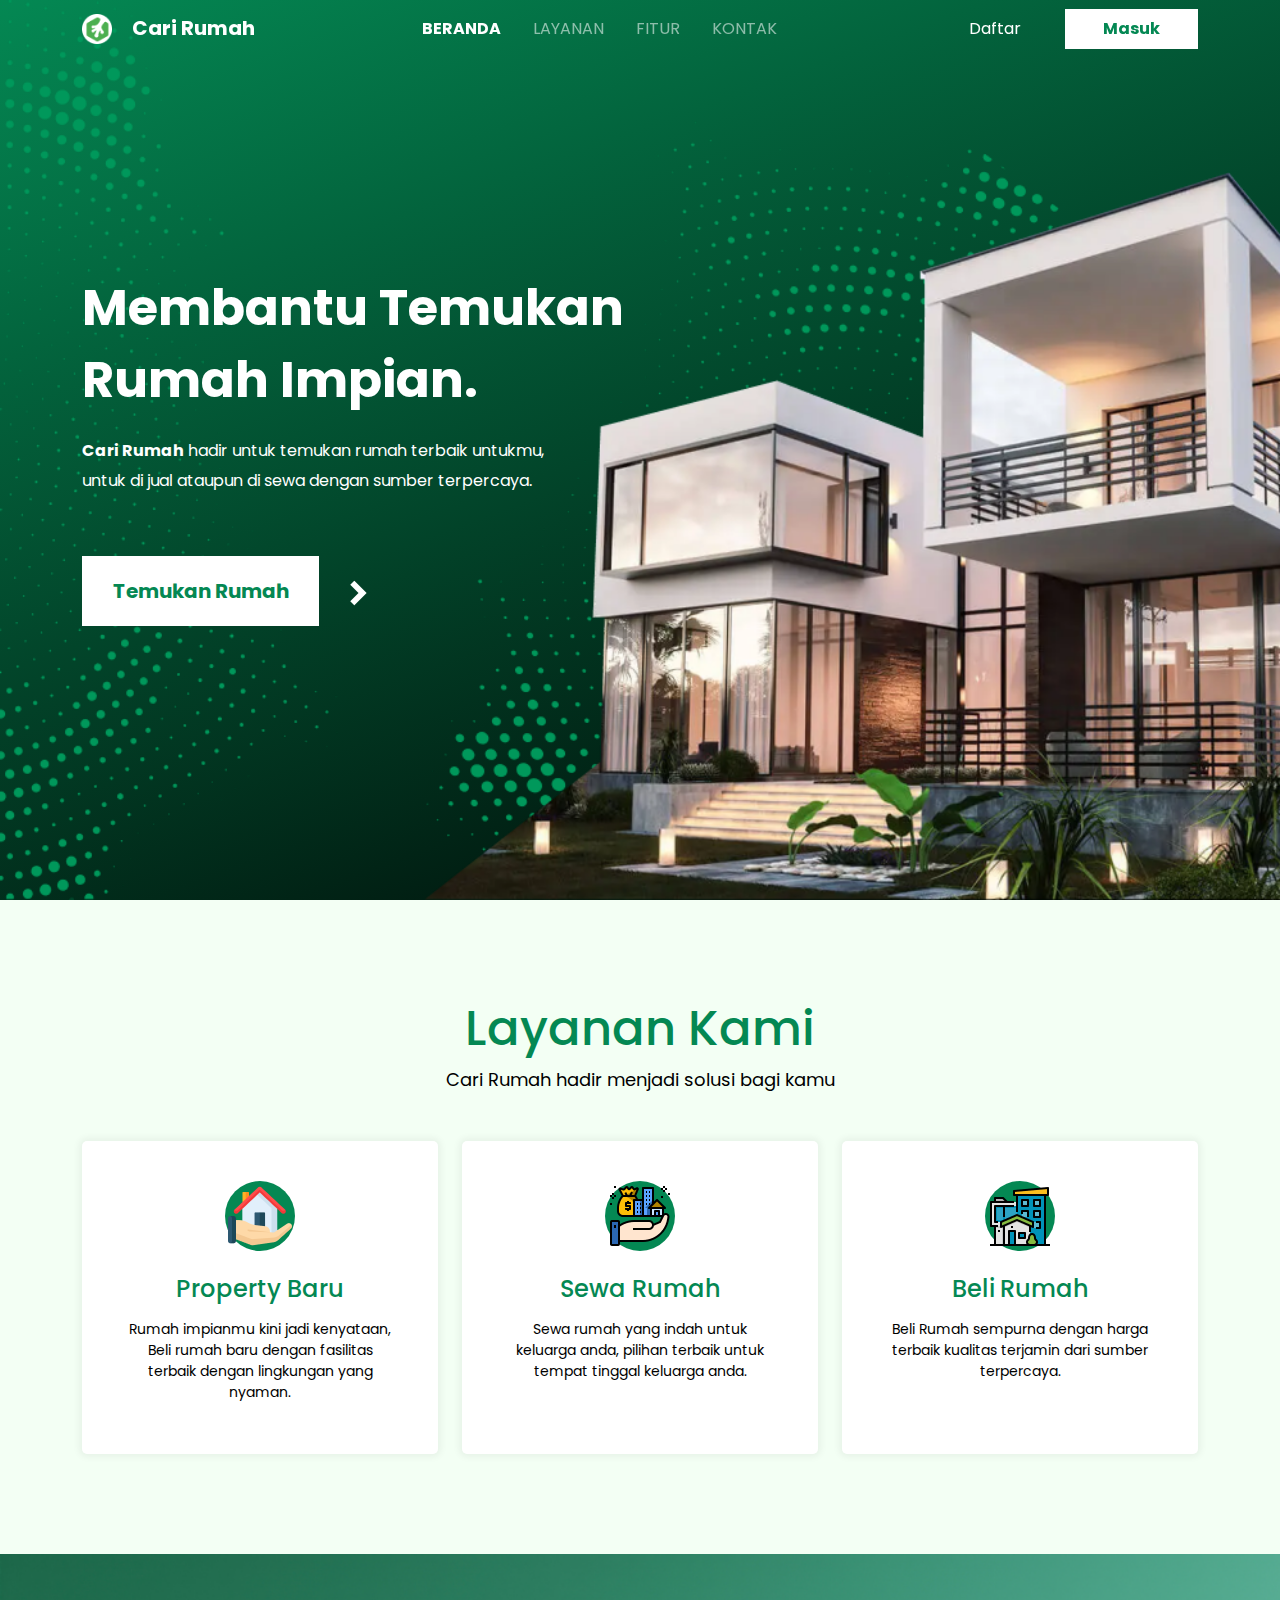
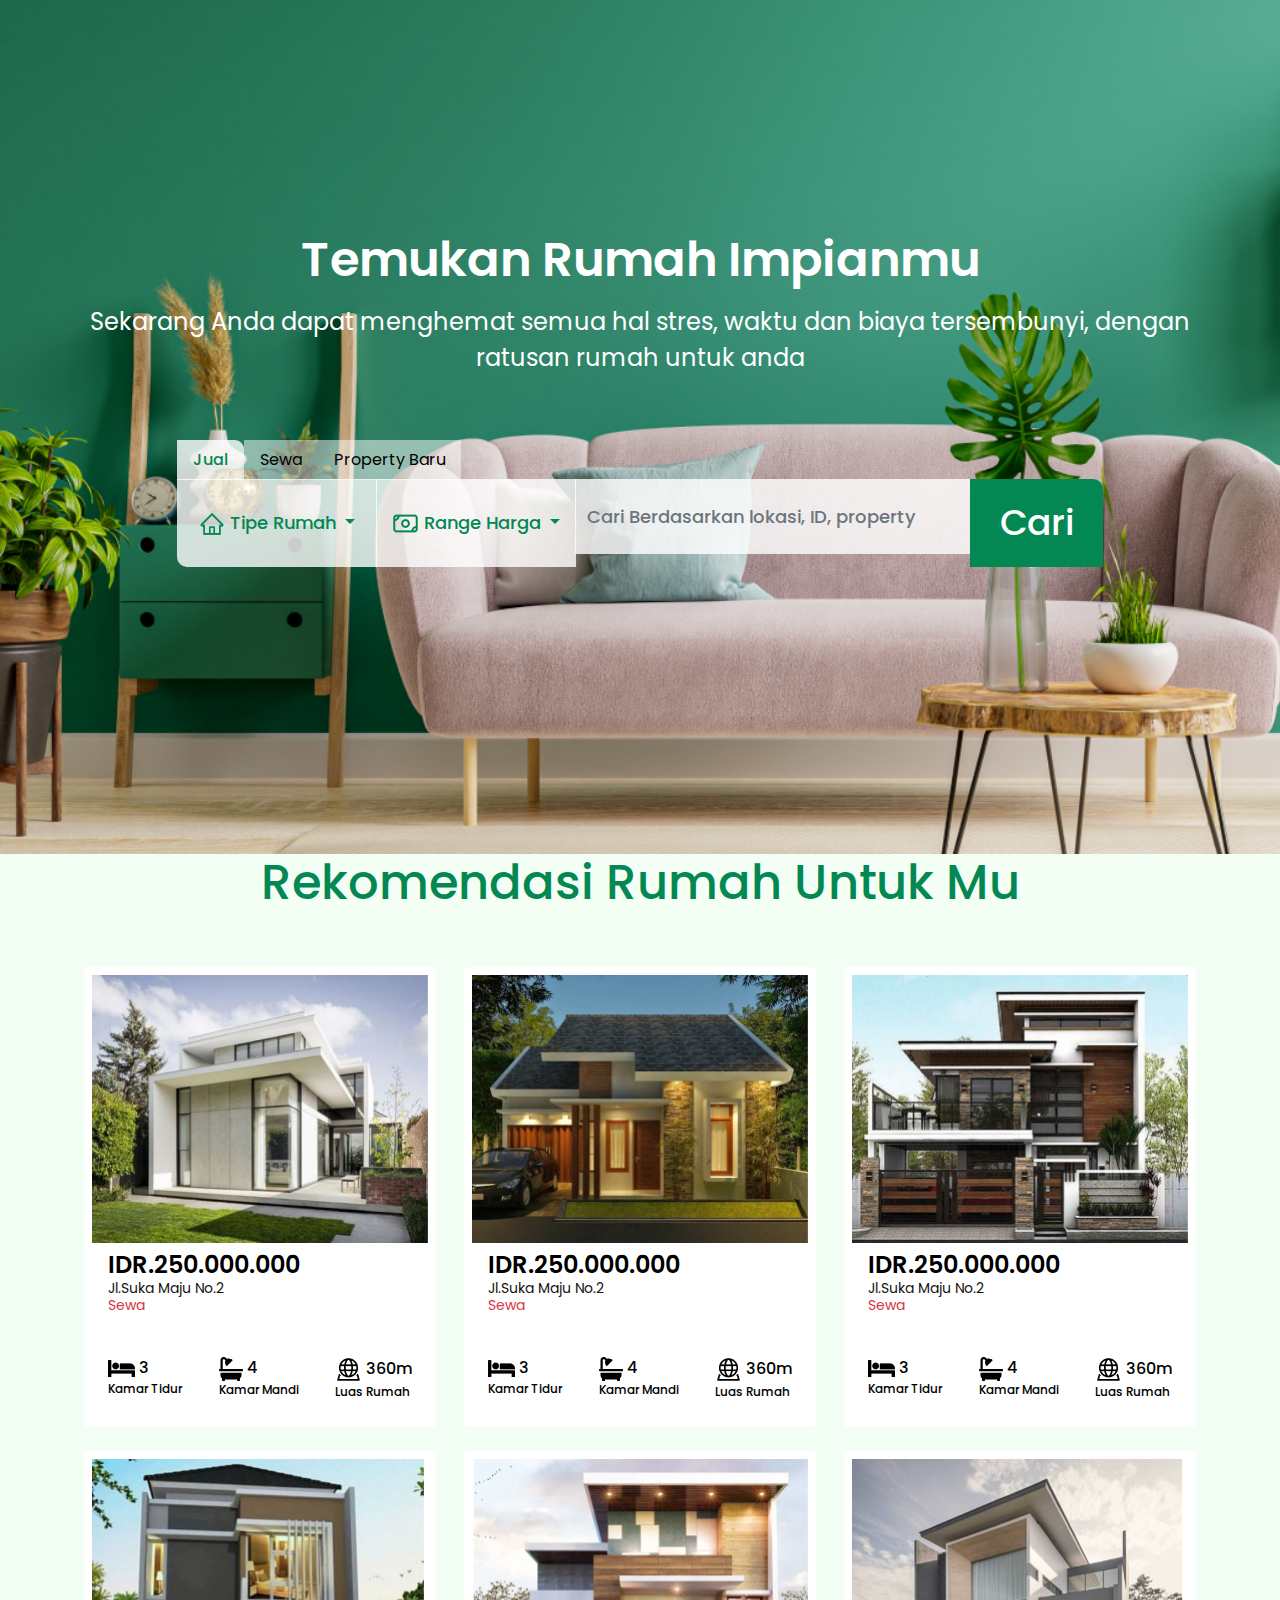
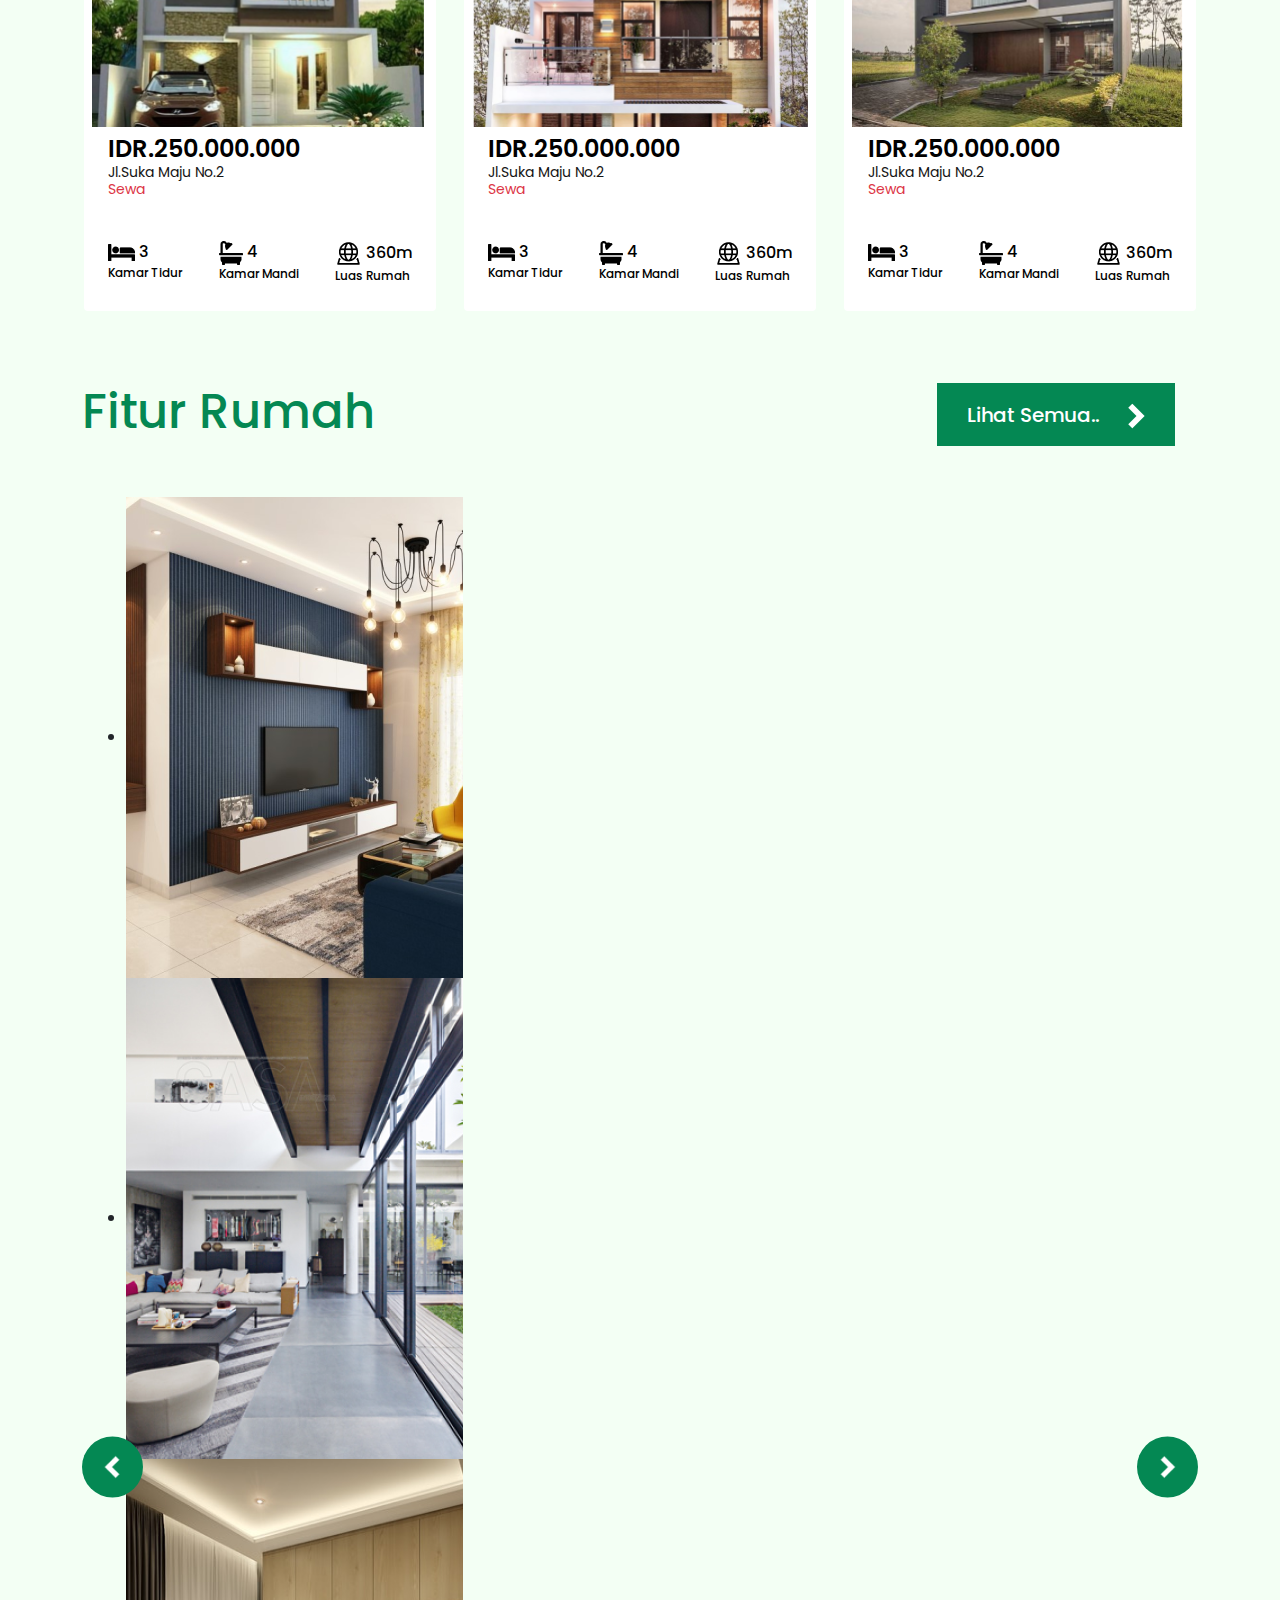
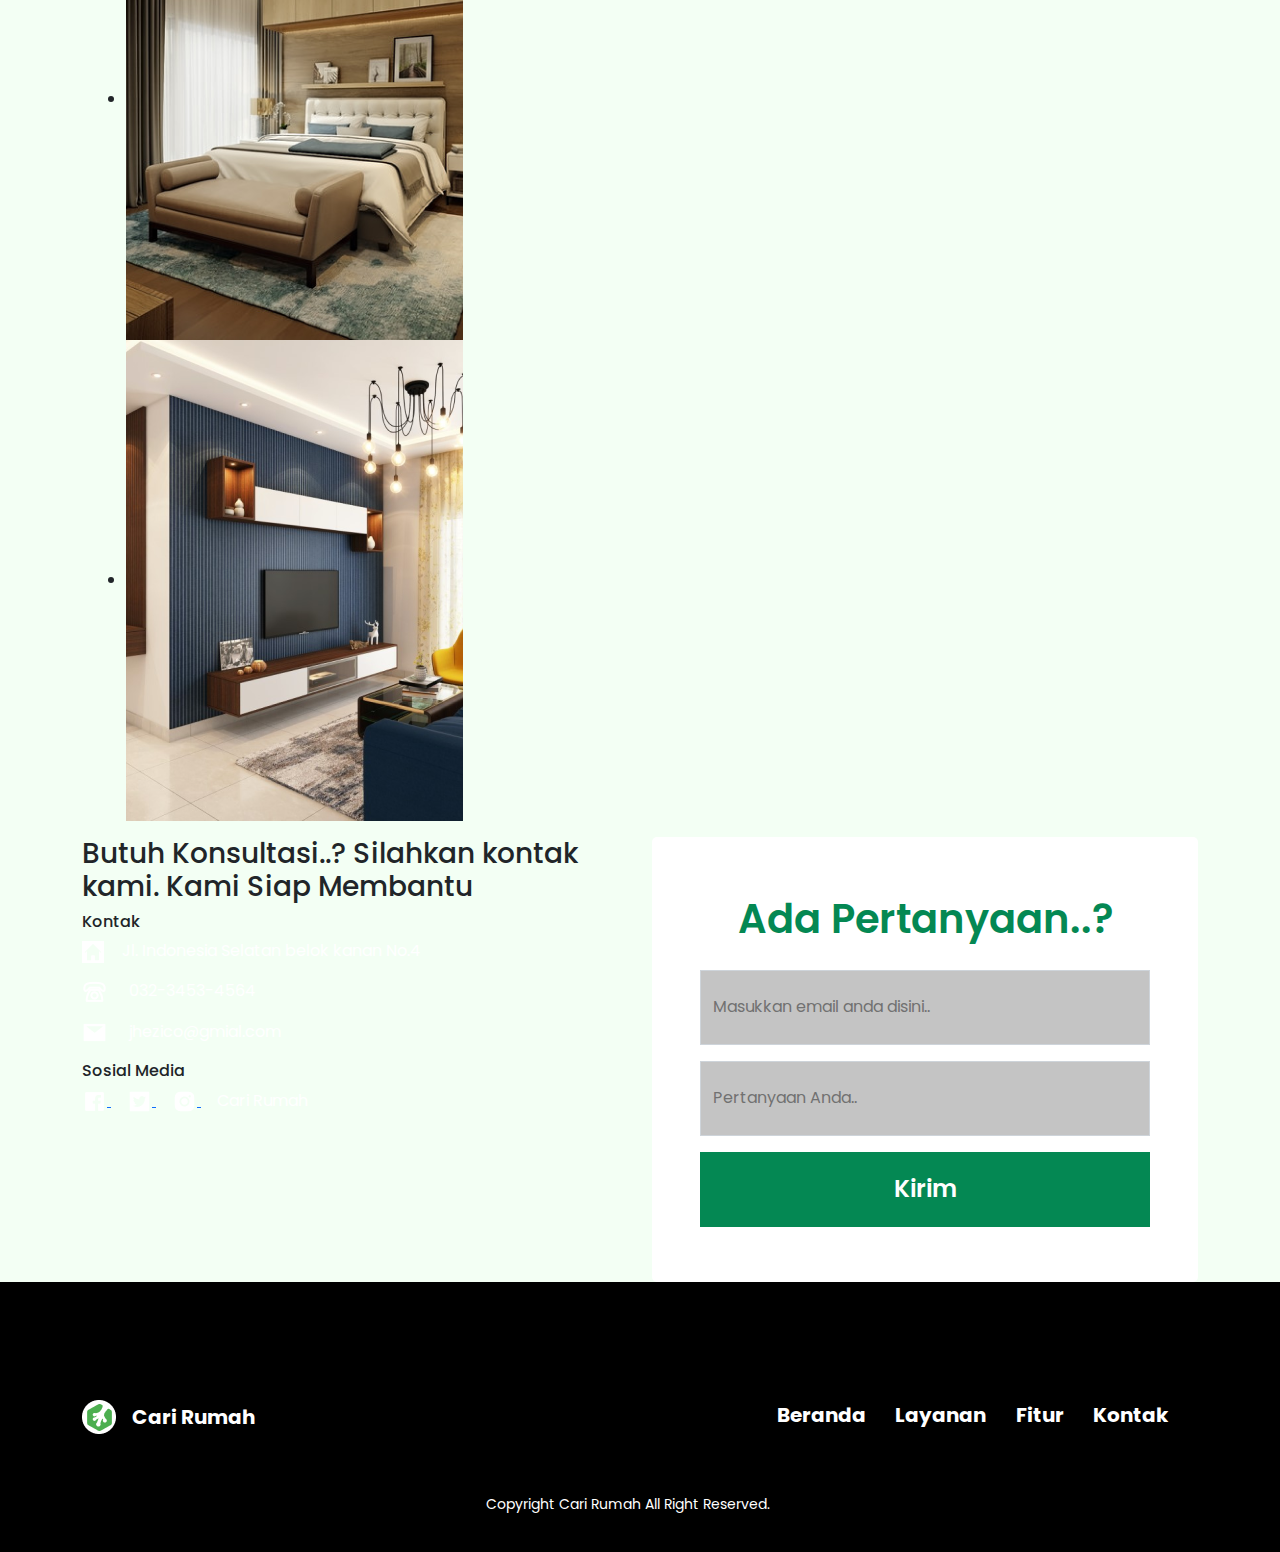
==== index.html @ 95056307 "first commit" ====
<!doctype html>
<html lang="en">

<head>
  <!-- Required meta tags -->
  <meta charset="utf-8">
  <meta http-equiv="X-UA_Compatible" content="IE=edge">
  <meta name="viewport" content="width=device-width, initial-scale=1">

  <!-- CSS -->
  <link href="assets/bootstrap/css/bootstrap.min.css" rel="stylesheet">
  <link rel="stylesheet" href="assets/css/main.css">
  <link rel="stylesheet" href="assets/css/responsive.css">
  <link rel="stylesheet" href="assets/css/lightslider.css">
  <!-- JavaScript -->
  <script src="assets/js/jQuery.min.js"></script>
  <script src="assets/js/lightslider.js"></script>
  <!-- FONT -->
  <link rel="preconnect" href="https://fonts.googleapis.com">
  <link rel="preconnect" href="https://fonts.gstatic.com" crossorigin>
  <link href="https://fonts.googleapis.com/css2?family=Poppins:wght@400;500;600;700&display=swap" rel="stylesheet">
  <!-- LOGO -->
  <link rel="icon" href="assets/gambar/Logo Icon.png" type="image/x-icon">
  <title>Cari Rumah</title>
</head>

<body>
  <!-- NavBar Start -->
  <nav class="navbar navbar-expand-lg navbar-dark bg-transparent position-fixed w-100">
    <div class="container">
      <a class="navbar-brand" href="#">
        <img src="assets/gambar/Logo Icon.png" alt="" width="30" class="d-inline-block align-text-top me-3">
        Cari Rumah</a>
      <button class="navbar-toggler" type="button" data-bs-toggle="collapse" data-bs-target="#navbarNav"
        aria-controls="navbarNav" aria-expanded="false" aria-label="Toggle navigation">
        <span class="navbar-toggler-icon"></span>
      </button>
      <div class="collapse navbar-collapse" id="navbarNav">
        <ul class="navbar-nav mx-auto">
          <li class="nav-item mx-2">
            <a class="nav-link active" aria-current="page" href="#">BERANDA</a>
          </li>
          <li class="nav-item mx-2">
            <a class="nav-link" href="#">LAYANAN</a>
          </li>
          <li class="nav-item mx-2">
            <a class="nav-link" href="#">FITUR</a>
          </li>
          <li class="nav-item mx-2">
            <a class="nav-link" href="#">KONTAK</a>
          </li>
        </ul>

        <div>
          <button class="button-primary">Daftar</button>
          <button class="button-secondary">Masuk</button>
        </div>
      </div>
    </div>
  </nav>
  <!-- NavBar End -->

  <!-- Hero Section Start -->
  <section id="hero">
    <div class="container h-100">
      <div class="row h-100">
        <div class="col-md-6 hero-tagline my-auto">
          <h1>Membantu Temukan Rumah Impian.</h1>
          <p>
            <span class="fw-bold">Cari Rumah</span>
            hadir untuk temukan rumah terbaik untukmu, untuk di jual ataupun di sewa dengan sumber terpercaya.
          </p>
          <button class="button-lg-primary">Temukan Rumah</button>
          <a href="#">
            <img src="assets/gambar/Right Arrow lg.png" alt="">
          </a>
        </div>
      </div>
      <img src="assets/gambar/Hero Image.png" alt="" class="position-absolute end-0 bottom-0 img-hero">
      <img src="assets/gambar/Accsent 1.png" alt="" class="aksen-img h-100 position-absolute top-0 start-0">
    </div>
  </section>
  <!-- Hero Section End -->

  <!-- Layanan Section Start -->
  <section id="layanan">
    <div class="container">
      <div class="row">
        <div class="col-12 text-center">
          <h2>Layanan Kami</h2>
          <span class="sub-title">Cari Rumah hadir menjadi solusi bagi kamu</span>
        </div>
      </div>
      <div class="row mt-5">
        <div class="col-md-4 text-center">
          <div class="card-layanan">
            <div class="circle-icon position-relative mx-auto">
              <img src="assets/gambar/Icon-propertybaru.png" class="position-absolute top-50 start-50 translate-middle">
            </div>
            <h3 class="mt-4">Property Baru</h3>
            <p class="mt-3">Rumah impianmu kini jadi kenyataan, Beli rumah baru dengan fasilitas terbaik dengan
              lingkungan yang nyaman.</p>
          </div>
        </div>
        <div class="col-md-4 text-center">
          <div class="card-layanan">
            <div class="circle-icon position-relative mx-auto">
              <img src="assets/gambar/Icon Sewa.png" class="position-absolute top-50 start-50 translate-middle">
            </div>
            <h3 class="mt-4">Sewa Rumah</h3>
            <p class="mt-3">Sewa rumah yang indah untuk keluarga anda, pilihan terbaik untuk tempat tinggal keluarga
              anda.</p>
          </div>
        </div>
        <div class="col-md-4 text-center">
          <div class="card-layanan">
            <div class="circle-icon position-relative mx-auto">
              <img src="assets/gambar/Icon Beli.png" class="position-absolute top-50 start-50 translate-middle">
            </div>
            <h3 class="mt-4">Beli Rumah</h3>
            <p class="mt-3">Beli Rumah sempurna dengan harga terbaik kualitas terjamin dari sumber terpercaya.</p>
          </div>
        </div>
      </div>
    </div>
  </section>
  <!-- Layanan Section End -->

  <!-- Search Section Start -->
  <section id="search" class="d-flex align-items-center">
    <div class="container">
      <div class="row">
        <div class="col-12 text-center">
          <h2>Temukan Rumah Impianmu</h2>
          <p>Sekarang Anda dapat menghemat semua hal stres, waktu dan biaya tersembunyi, dengan
            ratusan rumah untuk anda</p>
        </div>
        <div class="col-10 mx-auto mt-5">
          <nav>
            <div class="nav nav-tabs" id="nav-tab" role="tablist">
              <button class="nav-link active" id="nav-home-tab" data-bs-toggle="tab" data-bs-target="#nav-home"
                type="button" role="tab" aria-controls="nav-home" aria-selected="true">Jual</button>
              <button class="nav-link" id="nav-profile-tab" data-bs-toggle="tab" data-bs-target="#nav-profile"
                type="button" role="tab" aria-controls="nav-profile" aria-selected="false">Sewa</button>
              <button class="nav-link" id="nav-contact-tab" data-bs-toggle="tab" data-bs-target="#nav-contact"
                type="button" role="tab" aria-controls="nav-contact" aria-selected="false">Property Baru</button>
            </div>
          </nav>
          <div class="tab-content" id="nav-tabContent">
            <div class="tab-pane fade show active" id="nav-home" role="tabpanel" aria-labelledby="nav-home-tab">
              <div class="input-group mb-3 input-cari mb-3">
                <!-- Dropdown Tipe Rumah Start -->
                <button class="button-secondary dropdown-toggle" type="button" data-bs-toggle="dropdown"
                  aria-expanded="false">
                  <img src="assets/gambar/Home Icon.png" class="d-block d-lg-inline mx-auto" alt=""> Tipe Rumah
                </button>
                <ul class="dropdown-menu">
                  <li><a class="dropdown-item" href="#">Action</a></li>
                  <li><a class="dropdown-item" href="#">Another action</a></li>
                  <li><a class="dropdown-item" href="#">Something else here</a></li>
                  <li>
                    <hr class="dropdown-divider">
                  </li>
                  <li><a class="dropdown-item" href="#">Separated link</a></li>
                </ul>
                <!-- Dropdown Tipe Rumah End -->
                <!-- Dropdown Range Harga Start -->
                <button class="button-secondary dropdown-toggle" type="button" data-bs-toggle="dropdown"
                  aria-expanded="false">
                  <img src="assets/gambar/Money-icon.png" class="d-block d-lg-inline mx-auto" alt=""> Range Harga
                </button>
                <ul class="dropdown-menu">
                  <li><a class="dropdown-item" href="#">Action</a></li>
                  <li><a class="dropdown-item" href="#">Another action</a></li>
                  <li><a class="dropdown-item" href="#">Something else here</a></li>
                  <li>
                    <hr class="dropdown-divider">
                  </li>
                  <li><a class="dropdown-item" href="#">Separated link</a></li>
                </ul>
                <!-- Dropdown Range Harga End -->
                <input type="text" class="form-control button-secondary" aria-label="Text input with dropdown button"
                  placeholder="Cari Berdasarkan lokasi, ID, property">
                <button class="button-primary" type="button" id="button-addon2">Cari</button>
              </div>
            </div>


            <div class="tab-pane fade" id="nav-profile" role="tabpanel" aria-labelledby="nav-profile-tab">
              <div class="input-group mb-3 input-cari mb-3">
                <!-- Dropdown Tipe Rumah Start -->
                <button class="button-secondary dropdown-toggle" type="button" data-bs-toggle="dropdown"
                  aria-expanded="false">
                  <img src="assets/gambar/Home Icon.png" class="d-block d-lg-inline mx-auto" alt=""> Tipe Rumah
                </button>
                <ul class="dropdown-menu">
                  <li><a class="dropdown-item" href="#">Action</a></li>
                  <li><a class="dropdown-item" href="#">Another action</a></li>
                  <li><a class="dropdown-item" href="#">Something else here</a></li>
                  <li>
                    <hr class="dropdown-divider">
                  </li>
                  <li><a class="dropdown-item" href="#">Separated link</a></li>
                </ul>
                <!-- Dropdown Tipe Rumah End -->
                <!-- Dropdown Range Harga Start -->
                <button class="button-secondary dropdown-toggle" type="button" data-bs-toggle="dropdown"
                  aria-expanded="false">
                  <img src="assets/gambar/Money-icon.png" class="d-block d-lg-inline mx-auto" alt=""> Range Harga
                </button>
                <ul class="dropdown-menu">
                  <li><a class="dropdown-item" href="#">Action</a></li>
                  <li><a class="dropdown-item" href="#">Another action</a></li>
                  <li><a class="dropdown-item" href="#">Something else here</a></li>
                  <li>
                    <hr class="dropdown-divider">
                  </li>
                  <li><a class="dropdown-item" href="#">Separated link</a></li>
                </ul>
                <!-- Dropdown Range Harga End -->
                <input type="text" class="form-control button-secondary" aria-label="Text input with dropdown button"
                  placeholder="Cari Berdasarkan lokasi, ID, property">
                <button class="button-primary" type="button" id="button-addon2">Cari</button>
              </div>
            </div>
            <div class="tab-pane fade" id="nav-contact" role="tabpanel" aria-labelledby="nav-contact-tab">
              <div class="input-group mb-3 input-cari mb-3">
                <!-- Dropdown Tipe Rumah Start -->
                <button class="button-secondary dropdown-toggle" type="button" data-bs-toggle="dropdown"
                  aria-expanded="false">
                  <img src="assets/gambar/Home Icon.png" class="d-block d-lg-inline mx-auto" alt=""> Tipe Rumah
                </button>
                <ul class="dropdown-menu">
                  <li><a class="dropdown-item" href="#">Action</a></li>
                  <li><a class="dropdown-item" href="#">Another action</a></li>
                  <li><a class="dropdown-item" href="#">Something else here</a></li>
                  <li>
                    <hr class="dropdown-divider">
                  </li>
                  <li><a class="dropdown-item" href="#">Separated link</a></li>
                </ul>
                <!-- Dropdown Tipe Rumah End -->
                <!-- Dropdown Range Harga Start -->
                <button class="button-secondary dropdown-toggle" type="button" data-bs-toggle="dropdown"
                  aria-expanded="false">
                  <img src="assets/gambar/Money-icon.png" class="d-block d-lg-inline mx-auto" alt=""> Range Harga
                </button>
                <ul class="dropdown-menu">
                  <li><a class="dropdown-item" href="#">Action</a></li>
                  <li><a class="dropdown-item" href="#">Another action</a></li>
                  <li><a class="dropdown-item" href="#">Something else here</a></li>
                  <li>
                    <hr class="dropdown-divider">
                  </li>
                  <li><a class="dropdown-item" href="#">Separated link</a></li>
                </ul>
                <!-- Dropdown Range Harga End -->
                <input type="text" class="form-control button-secondary" aria-label="Text input with dropdown button"
                  placeholder="Cari Berdasarkan lokasi, ID, property">
                <button class="button-primary" type="button" id="button-addon2">Cari</button>
              </div>
            </div>
          </div>
        </div>
      </div>
    </div>
  </section>
  <!-- Search Section End -->

  <!-- Rekomendasi Section Start -->
  <section id="rekomendasi">
    <div class="container">
      <div class="row mb-5">
        <div class="col-12 text-center">
          <h2>Rekomendasi Rumah Untuk Mu</h2>
        </div>
      </div>
      <div class="row">
        <div class="col-lg-4 col-md-6 mb-4 d-flex justify-content-evenly">
          <div class="card p-2" style="width: 22rem;">
            <img src="assets/gambar/Rekomendasi1.png" alt="">
            <div class="card-body">
              <h4>IDR.250.000.000</h4>
              <p class="mb-4 lh-sm">Jl.Suka Maju No.2 <br> <span class="text-danger">Sewa</span></p>
            </div>
            <div class="card-fasilitas d-flex justify-content-between px-4">
              <span>
                <img src="assets/gambar/Icon Kamar Tidur.png" alt=""> 3
                <p>Kamar Tidur</p>
              </span>
              <span>
                <img src="assets/gambar/Icon Kamar Mandi.png" alt=""> 4
                <p>Kamar Mandi</p>
              </span>
              <span>
                <img src="assets/gambar/Icon Luas Tanah.png" alt=""> 360m
                <p>Luas Rumah</p>
              </span>
            </div>
          </div>
        </div>
        <div class="col-lg-4 col-md-6 mb-4 d-flex justify-content-evenly">
          <div class="card p-2" style="width: 22rem;">
            <img src="assets/gambar/Rekomendasi2.png" alt="">
            <div class="card-body">
              <h4>IDR.250.000.000</h4>
              <p class="mb-4 lh-sm">Jl.Suka Maju No.2 <br> <span class="text-danger">Sewa</span></p>
            </div>
            <div class="card-fasilitas d-flex justify-content-between px-4">
              <span>
                <img src="assets/gambar/Icon Kamar Tidur.png" alt=""> 3
                <p>Kamar Tidur</p>
              </span>
              <span>
                <img src="assets/gambar/Icon Kamar Mandi.png" alt=""> 4
                <p>Kamar Mandi</p>
              </span>
              <span>
                <img src="assets/gambar/Icon Luas Tanah.png" alt=""> 360m
                <p>Luas Rumah</p>
              </span>
            </div>
          </div>
        </div>
        <div class="col-lg-4 col-md-6 mb-4 d-flex justify-content-evenly">
          <div class="card p-2" style="width: 22rem;">
            <img src="assets/gambar/Rekomendasi3.png" alt="">
            <div class="card-body">
              <h4>IDR.250.000.000</h4>
              <p class="mb-4 lh-sm">Jl.Suka Maju No.2 <br> <span class="text-danger">Sewa</span></p>
            </div>
            <div class="card-fasilitas d-flex justify-content-between px-4">
              <span>
                <img src="assets/gambar/Icon Kamar Tidur.png" alt=""> 3
                <p>Kamar Tidur</p>
              </span>
              <span>
                <img src="assets/gambar/Icon Kamar Mandi.png" alt=""> 4
                <p>Kamar Mandi</p>
              </span>
              <span>
                <img src="assets/gambar/Icon Luas Tanah.png" alt=""> 360m
                <p>Luas Rumah</p>
              </span>
            </div>
          </div>
        </div>
        <div class="col-lg-4 col-md-6 mb-4 d-flex justify-content-evenly">
          <div class="card p-2" style="width: 22rem;">
            <img src="assets/gambar/Rekomendasi4.png" alt="">
            <div class="card-body">
              <h4>IDR.250.000.000</h4>
              <p class="mb-4 lh-sm">Jl.Suka Maju No.2 <br> <span class="text-danger">Sewa</span></p>
            </div>
            <div class="card-fasilitas d-flex justify-content-between px-4">
              <span>
                <img src="assets/gambar/Icon Kamar Tidur.png" alt=""> 3
                <p>Kamar Tidur</p>
              </span>
              <span>
                <img src="assets/gambar/Icon Kamar Mandi.png" alt=""> 4
                <p>Kamar Mandi</p>
              </span>
              <span>
                <img src="assets/gambar/Icon Luas Tanah.png" alt=""> 360m
                <p>Luas Rumah</p>
              </span>
            </div>
          </div>
        </div>
        <div class="col-lg-4 col-md-6 mb-4 d-flex justify-content-evenly">
          <div class="card p-2" style="width: 22rem;">
            <img src="assets/gambar/Rekomendasi5.png" alt="">
            <div class="card-body">
              <h4>IDR.250.000.000</h4>
              <p class="mb-4 lh-sm">Jl.Suka Maju No.2 <br> <span class="text-danger">Sewa</span></p>
            </div>
            <div class="card-fasilitas d-flex justify-content-between px-4">
              <span>
                <img src="assets/gambar/Icon Kamar Tidur.png" alt=""> 3
                <p>Kamar Tidur</p>
              </span>
              <span>
                <img src="assets/gambar/Icon Kamar Mandi.png" alt=""> 4
                <p>Kamar Mandi</p>
              </span>
              <span>
                <img src="assets/gambar/Icon Luas Tanah.png" alt=""> 360m
                <p>Luas Rumah</p>
              </span>
            </div>
          </div>
        </div>
        <div class="col-lg-4 col-md-6 mb-4 d-flex justify-content-evenly">
          <div class="card p-2" style="width: 22rem;">
            <img src="assets/gambar/Rekomendasi6.png" alt="">
            <div class="card-body">
              <h4>IDR.250.000.000</h4>
              <p class="mb-4 lh-sm">Jl.Suka Maju No.2 <br> <span class="text-danger">Sewa</span></p>
            </div>
            <div class="card-fasilitas d-flex justify-content-between px-4">
              <span>
                <img src="assets/gambar/Icon Kamar Tidur.png" alt=""> 3
                <p>Kamar Tidur</p>
              </span>
              <span>
                <img src="assets/gambar/Icon Kamar Mandi.png" alt=""> 4
                <p>Kamar Mandi</p>
              </span>
              <span>
                <img src="assets/gambar/Icon Luas Tanah.png" alt=""> 360m
                <p>Luas Rumah</p>
              </span>
            </div>
          </div>
        </div>
      </div>
    </div>
  </section>
  <!-- Rekomendasi Section End -->

  <!-- Fitur Section Start -->
  <section id="fitur" class="mt-5 overflow-hidden">
    <div class="container position-relative">
      <div class="row mb-4">
        <div class="col-lg-9 col-md-12 text-center text-lg-start">
          <h2>Fitur Rumah</h2>
        </div>
        <div class="col-lg-3 col-md-12">
          <button class="button-fitur">
            Lihat Semua..
            <img src="assets/gambar/Right Arrow.png" alt="" class="ms-4">
          </button>
        </div>
      </div>
      <div class="container position-relative mt-5">
        <div class="row">
          <div class="col-12 d-flex justify-content-start">

            <ul id="autoWidth" class="cs-hidden">
              <li class="item-a">
                <div class="card-fitur me-3 position-relative">
                  <img src="assets/gambar/Fitur Rumah 1.png" alt="">
                  <div class="overlay position-absolute top-0 bottom-0 start-0 end-0 w-100 h-100">
                    <div class="position-absolute top-50 start-50 translate-middle text-center w-100">
                      <h5>Kamar Tidur</h5>
                      <span>Rumah minimalis Type-A2</span>
                      <h6>IDR.250jt</h6>
                      <button>Lihat Rumah</button>
                    </div>
                  </div>
                </div>
              </li>
              <li class="item-b">
                <div class="card-fitur me-3 position-relative">
                  <img src="assets/gambar/Fitur Rumah 2.png" alt="">
                  <div class="overlay position-absolute top-0 bottom-0 start-0 end-0 w-100 h-100">
                    <div class="position-absolute top-50 start-50 translate-middle text-center w-100">
                      <h5>Kamar Tidur</h5>
                      <span>Rumah minimalis Type-A2</span>
                      <h6>IDR.250jt</h6>
                      <button>Lihat Rumah</button>
                    </div>
                  </div>
                </div>
              </li>
              <li class="item-c">
                <div class="card-fitur me-3 position-relative">
                  <img src="assets/gambar/Fitur Rumah 3.png" alt="">
                  <div class="overlay position-absolute top-0 bottom-0 start-0 end-0 w-100 h-100">
                    <div class="position-absolute top-50 start-50 translate-middle text-center w-100">
                      <h5>Kamar Tidur</h5>
                      <span>Rumah minimalis Type-A2</span>
                      <h6>IDR.250jt</h6>
                      <button>Lihat Rumah</button>
                    </div>
                  </div>
                </div>
              </li>
              <li class="item-d">
                <div class="card-fitur me-3 position-relative">
                  <img src="assets/gambar/Fitur Rumah 1.png" alt="">
                  <div class="overlay position-absolute top-0 bottom-0 start-0 end-0 w-100 h-100">
                    <div class="position-absolute top-50 start-50 translate-middle text-center w-100">
                      <h5>Kamar Tidur</h5>
                      <span>Rumah minimalis Type-A2</span>
                      <h6>IDR.250jt</h6>
                      <button>Lihat Rumah</button>
                    </div>
                  </div>
                </div>
              </li>
            </ul>
          </div>
        </div>
        <button class="button-arrow-left position-absolute start-0 top-50 translate-middle-y">
          <img src="assets/gambar/Left Arrow lg.png" alt="" class="w-100 h-100">
        </button>
        <button class=" button-arrow-right position-absolute end-0 top-50 translate-middle-y">
          <img src="assets/gambar/Right Arrow lg.png" alt="" class="w-100 h-100">
        </button>
      </div>
    </div>
  </section>
  <!-- Fitur Section End -->

  <!-- Section Contact Start -->
  <section id=" contact">
    <div class="container-fluid overlay h-100">
      <div class="container">
        <div class="row">
          <div class="col-md-6">
            <h3>Butuh Konsultasi..? Silahkan kontak kami. Kami Siap Membantu</h3>
            <div class="kontak">
              <h6>Kontak</h6>
              <div class="mb-3 d-flex align-items-center">
                <div>
                  <img src="assets/gambar/Alamat Icon.png" alt="">
                </div>
                <a href="#">Jl. Indonesia Selatan belok kanan No.4</a>
              </div>
              <div class="mb-3">
                <img src="assets/gambar/Telepon Icon.png" alt="">
                <a href="#">032-3453-4564</a>
              </div>
              <div class="mb-3">
                <img src="assets/gambar/Email Icon.png" alt="">
                <a href="#">jhezico@gmial.com</a>
              </div>
            </div>
            <h6>Sosial Media</h6>
            <a href="#" class="me-lg-3 me-1">
              <img src="assets/gambar/Facebook Icon.png" alt="">
            </a>
            <a href="#" class="me-lg-3 me-1">
              <img src="assets/gambar/Twiter Icon.png" alt="">
            </a>
            <a href="#" class="me-lg-3 me-1">
              <img src="assets/gambar/Instagram Iicon.png" alt="">
            </a>
            <a href="#" class="linkcarirumah">Cari Rumah</a>
          </div>
          <div class="col-md-6">
            <div class="card-contact w-100">
              <form>
                <h2>Ada Pertanyaan..?</h2>
                <div class="form-floating mb-3">
                  <input type="email" class="form-control" id="floatingInput" placeholder="name@example.com">
                  <label for="floatingInput" class="d-flex align-items-center">Masukkan email anda
                    disini..</label>
                </div>
                <div class="form-floating mb-3">
                  <input type="text" class="form-control" id="floatingInput" placeholder="name@example.com">
                  <label for="floatingInput" class="d-flex align-items-center">Pertanyaan Anda..</label>
                </div>
                <button type="submit" class="button-kontak">Kirim</button>
              </form>
            </div>
          </div>
        </div>
      </div>
    </div>
  </section>
  <!-- Section Contact End -->

  <!-- Section Footer Start -->
  <footer class="d-flex align-items-center position-relative">
    <div class="container-fluid">
      <div class="container">
        <div class="row">
          <div class="col-md-7 d-flex align-items-center justify-content-lg-start justify-content-center">
            <img src="assets/gambar/Logo Icon.png" alt="">
            <a href="#" class="ms-3">Cari Rumah</a>
          </div>
          <div class="col-md-5 d-flex justify-content-evenly justify-content-center">
            <a href="#hero">Beranda</a>
            <a href="#layanan">Layanan</a>
            <a href="#fitur">Fitur</a>
            <a href="#contact">Kontak</a>
          </div>
        </div>
        <div class="row position-absolute copyright start-50 translate-middle">
          <div class="col-12">
            <p class="text-center">Copyright Cari Rumah All Right Reserved.</p>
          </div>
        </div>
      </div>
    </div>
  </footer>
  <!-- Section Footer End -->

  <!-- Java Script -->
  <script src="assets/js/popper.min.js"></script>
  <script src="assets/bootstrap/js/bootstrap.min.js"></script>
  <script src="assets/js/script.js"></script>
</body>

</html>
---- assets/css/main.css ----
:root {
  --pr-color: #048853
}

body {
  font-family: 'Poppins', sans-serif;
  background-color: #F3FFF4;
}

/* NavBar Start */

.navbar {
  z-index: 3;
}

/* NavBar Color Start */

.bg-transparent {
  transition: all ease-in-out .3s;
}

.nav-color {
  background-color: #007245;
  transition: all ease-in-out .2s;
}

/* NavBar Color End */

* {
  z-index: 2;
}

.aksen-img {
  z-index: 1;
}

.img-hero {
  z-index: 1;
}

.navbar-brand {
  font-weight: 700;
  font-size: 20px;
}

.nav-link {
  font-size: 16px;
}

.nav-link.active {
  font-weight: 700;
}

.button-secondary {
  width: 133px;
  height: 40px;
  background-color: #fff;
  color: var(--pr-color);
  border: none;
  font-size: 16px;
  font-weight: 700;
}

.button-primary {
  width: 133px;
  height: 40px;
  background-color: transparent;
  color: #fff;
  border: none;
  font-size: 16px;
  font-weight: 400;
}

/* NavBar End */

/* Hero Section Start */

#hero {
  background: linear-gradient(160deg, var(--pr-color), #000);
  height: 100vh;
  width: 100%;
}

.img-hero {
  height: 100%;
}

.hero-tagline h1 {
  color: #fff;
  font-weight: 700;
  font-size: 50px;
  line-height: 72px;
}

.hero-tagline p {
  font-size: 16px;
  color: #fff;
  margin-bottom: 60px;
  margin-top: 20px;
  line-height: 30px;
  width: 85%;
}

.button-lg-primary {
  width: 237px;
  height: 70px;
  background-color: #fff;
  color: var(--pr-color);
  border: none;
  font-size: 20px;
  font-weight: 700;
}

/* Hero Section End */

/* Layanan Sectiond Start */

#layanan {
  padding: 100px 0;
}

h2 {
  font-size: 48px;
  font-weight: 500;
  color: var(--pr-color);
}

.sub-title {
  font-size: 18px;
  color: #000;
}

.card-layanan {
  width: 100%;
  height: 313px;
  border-radius: 5px;
  background-color: #fff;
  padding: 40px;
  box-shadow: 0 0 7px 3px rgba(0, 0, 0, 0.05);
  transition: all .1s ease-in;
}

.circle-icon {
  width: 70px;
  height: 70px;
  background-color: var(--pr-color);
  border-radius: 50%;
  transition: all .1s ease-in;
}

.card-layanan h3 {
  color: var(--pr-color);
  font-size: 24px;
  transition: all .2s ease-in;
}

.card-layanan p {
  color: #000;
  font-size: 14px;
  transition: all .3s ease-in;
}

/* Hover Start */

.card-layanan:hover {
  width: 100%;
  height: 313px;
  border-radius: 5px;
  background: linear-gradient(160deg, var(--pr-color), rgb(15, 15, 15));
  padding: 40px;
  box-shadow: 0 0 7px 3px rgba(0, 0, 0, 0.05);
  transition: all .2s ease-in;
}

.card-layanan:hover .circle-icon {
  background-color: #fff;
  transition: all .2s ease-in;
}

.card-layanan:hover h3 {
  color: #fff;
  font-size: 24px;
  transition: all .2s ease-in;
}

.card-layanan:hover p {
  color: #fff;
  font-size: 14px;
  transition: all .2s ease-in;
}

/* Hover End */

/* Layanan Sectiond End */

/* Search Section Start */

#search {
  background-image: url(../gambar/Img-search.png);
  height: 100vh;
  background-repeat: no-repeat;
  background-size: cover;
}

#search h2 {
  font-size: 48px;
  line-height: 72px;
  font-weight: 600;
  color: #fff;
}

#search p {
  font-size: 24px;
  font-weight: 400;
  line-height: 36px;
  color: #fff;
}

.input-cari {
  height: 88px;
}

.input-cari:focus {
  border: none;
}

.input-cari .button-secondary {
  width: 200px;
  height: 88px;
  background-color: rgba(255, 255, 255, 0.8);
  color: var(--pr-color);
  font-size: 18px;
  font-weight: 500;
  border: none;
  border-radius: 0 0 0 10px;
}

.input-cari .button-primary {
  height: 88px;
  background-color: var(--pr-color);
  color: #fff;
  border: none;
  font-size: 36px;
  font-weight: 500;
  border-radius: 0 10px 0 10px;
}

.nav-tabs {
  border: none;
}

.nav-tabs .nav-link {
  background-color: rgba(255, 255, 255, 0.5);
  border-radius: 0 0 0 0;
}

.nav-tabs .nav-link.nav-link.active {
  background-color: rgba(255, 255, 255, 0.8);
  color: var(--pr-color);
  border-radius: 0 9px 0 0;
  font-weight: 500;
}

.nav-tabs .nav-link {
  color: #000;
  border: none;
}

/* Search Section End */

/* Rekomendasi Section Start */

.card {
  height: 460px;
  width: 95%;
  border: none;
}

.card-body h4 {
  color: #000;
  font-weight: 600;
  font-size: 24px;
  line-height: 0.8rem;
}

.card-body p {
  color: #141414;
  font-weight: 400;
  font-size: 14px;
}

.card:hover {
  background: linear-gradient(170deg, var(--pr-color), #007245, #007245, #000);
  box-shadow: 0 10px 20px rgba(0, 0, 0, 0.25);
  transition: all ease-in-out .3s;
}

.card:hover .card-body h4 {
  color: #fff;
  transition: all ease-in-out .3s;
}

.card:hover .card-body p {
  color: #fff;
  transition: all ease-in-out .3s;
}

.card-fasilitas {
  position: absolute;
  right: 0;
  left: 0;
  bottom: 10px;
  background-color: #fff;
}

.card-fasilitas span {
  font-weight: 500;
  margin-top: 18px;
  color: #000;
}

.card-fasilitas p {
  font-size: 12px;
  color: #000;
}

/* Rekomendasi Section End */

/* Card Fasilitas Section Start */

.button-fitur {
  width: 238px;
  height: 63px;
  background-color: var(--pr-color);
  border: none;
  font-size: 20px;
  font-weight: 500;
  color: #fff;
}

#fitur h2 {
  font-size: 48px;
  font-weight: 500;
}

.card-fitur h5 {
  color: #fff;
  font-size: 36px;
  font-weight: 600;
}

.card-fitur span {
  color: #fff;
  font-size: 14px;
}

.card-fitur h6 {
  color: #fff;
  font-size: 24px;
  font-weight: 600;
}

.card-fitur button {
  background-color: var(--pr-color);
  color: #fff;
  border: none;
  width: 150px;
  height: 45px;
  font-size: 18px;
  font-weight: 500;
}

.card-fitur .overlay {
  background-color: rgba(0, 0, 0, 0);
  opacity: 0;
  transition: all ease-in-out .3s;
}

.card-fitur .overlay:hover {
  background-color: rgba(0, 0, 0, 0.6);
  opacity: 1;
}

.button-arrow-left {
  border: none;
  border-radius: 50%;
  width: 61px;
  height: 61px;
  background-color: var(--pr-color);
  padding: 0;
}

.button-arrow-right {
  border: none;
  border-radius: 50%;
  width: 61px;
  height: 61px;
  background-color: var(--pr-color);
  padding: 0;
}

/* Card Fasilitas Section End */

/* Kontak Section Start */

#contact {
  background-image: url(../gambar/kontak-img.png);
  margin-top: 158px;
  background-size: cover;
  background-repeat: no-repeat;
}

#contact .overlay {
  background: rgba(0, 0, 0, 0.5);
}

#contact .container {
  padding: 148px 0 148px 0;
}

#contact h3 {
  font-weight: 600;
  font-size: 40px;
  line-height: 60px;
  color: #FFF;
  width: px;
}

#contact h6 {
  font-weight: 600;
  font-size: 18px;
  line-height: 27px;
  color: #FFF;
  margin: 19px 0 14px 0;
}

.kontak a {
  font-size: 16px;
  line-height: 18px;
  color: #FFF;
  text-decoration: none;
  margin-left: 18px;
  width: 332px;
  display: inline-block;
}

.linkcarirumah {
  font-weight: normal;
  font-size: 16px;
  line-height: 18px;
  color: #FFF;
  text-decoration: none;
}

.linkcarirumah:hover {
  color: #FFF;
}

.card-contact {
  width: 100%;
  height: 445px;
  background: #FFF;
  border-radius: 5px;
  padding: 52px 48px;
}

.card-contact h2 {
  font-weight: 600;
  font-size: 40px;
  line-height: 60px;
  color: var(--pr-color);
  text-align: center;
  margin-bottom: 21px;
}

.form-control {
  background: #C4C4C4;
  height: 75px !important;
  border-radius: 0;
}

.form-floating label {
  font-size: 16px;
  line-height: 18px;
  color: #717171;
}

.button-kontak {
  width: 100%;
  height: 75px;
  background-color: var(--pr-color);
  border: none;
  font-weight: 600;
  font-size: 24px;
  line-height: 36px;
  color: #FFF;
}

/* Kontak Section End */

/* Footer Section Start */

footer {
  width: 100%;
  height: 270px;
  background: #000;
}

.copyright {
  bottom: 1%;
  color: #fff;
  font-size: 14px;
  line-height: 21px;
}

footer a {
  font-weight: bold;
  font-size: 20px;
  line-height: 30px;
  color: #FFF;
  text-decoration: none;
}

footer a:hover {
  color: #FFF;
}

/* Footer Section End */
---- assets/css/responsive.css ----
@media screen and (max-width : 922px) {
  .input-cari .button-secondary {
    width: 120px;
    height: auto;
    font-size: 14px;
    border-radius: 0;
  }

  .input-cari .button-primary {
    font-size: 24px;
    border-radius: 0 0 10px 10px !important;
  }

  #rekomendasi {
    margin-top: 100px;
  }

  .button-fitur {
    width: 100%;
  }

  #contact h3 {
    font-size: 30px;
    width: 100%;
  }

  .card-contact {
    width: 100%;
    height: auto;
    border-radius: 5px;
    margin-top: 42px;
  }

  .card-contact h2 {
    font-size: 32px;
    line-height: 42px;
    margin-bottom: 21px;
  }

  .button-primary {
    display: block;
    width: 100%;
  }

  .button-secondary {
    display: block;
    width: 100%;
  }
}

@media screen and (max-width : 576px) {
  .hero-tagline h1 {
    line-height: 52px;
  }

  .img-hero {
    width: 75%;
    height: auto;
  }

  h2 {
    font-size: 34px;
  }

  .sub-title {
    font-size: 16px;
  }

  .card-layanan {
    margin: 15px 0;
  }

  #search h2 {
    font-size: 42px;
    line-height: 52px;
  }

  #search p {
    font-size: 18px;
    line-height: 24px;
  }

  .input-cari .button-secondary {
    width: 50%;
    height: 60px;
    border-radius: 0;
  }

  .input-cari .button-primary {
    height: 60px;
    width: 30%;
    font-size: 20px;
    border-radius: 0;
  }

  .input-cari .form-control {
    height: 60px !important;
  }
}

@media screen and (max-width : 350px) {}
---- assets/css/lightslider.css ----
/*! lightslider - v1.1.6 - 2016-10-25
* https://github.com/sachinchoolur/lightslider
* Copyright (c) 2016 Sachin N; Licensed MIT */
/*! lightslider - v1.1.3 - 2015-04-14
* https://github.com/sachinchoolur/lightslider
* Copyright (c) 2015 Sachin N; Licensed MIT */
/** /!!! core css Should not edit !!!/**/ 

.lSSlideOuter {
    overflow: hidden;
    -webkit-touch-callout: none;
    -webkit-user-select: none;
    -khtml-user-select: none;
    -moz-user-select: none;
    -ms-user-select: none;
    user-select: none
}
.lightSlider:before, .lightSlider:after {
    content: " ";
    display: table;
}
.lightSlider {
    overflow: hidden;
    margin: 0;
}
.lSSlideWrapper {
    max-width: 100%;
    overflow: hidden;
    position: relative;
}
.lSSlideWrapper > .lightSlider:after {
    clear: both;
}
.lSSlideWrapper .lSSlide {
    -webkit-transform: translate(0px, 0px);
    -ms-transform: translate(0px, 0px);
    transform: translate(0px, 0px);
    -webkit-transition: all 1s;
    -webkit-transition-property: -webkit-transform,height;
    -moz-transition-property: -moz-transform,height;
    transition-property: transform,height;
    -webkit-transition-duration: inherit !important;
    transition-duration: inherit !important;
    -webkit-transition-timing-function: inherit !important;
    transition-timing-function: inherit !important;
}
.lSSlideWrapper .lSFade {
    position: relative;
}
.lSSlideWrapper .lSFade > * {
    position: absolute !important;
    top: 0;
    left: 0;
    z-index: 9;
    margin-right: 0;
    width: 100%;
}
.lSSlideWrapper.usingCss .lSFade > * {
    opacity: 0;
    -webkit-transition-delay: 0s;
    transition-delay: 0s;
    -webkit-transition-duration: inherit !important;
    transition-duration: inherit !important;
    -webkit-transition-property: opacity;
    transition-property: opacity;
    -webkit-transition-timing-function: inherit !important;
    transition-timing-function: inherit !important;
}
.lSSlideWrapper .lSFade > *.active {
    z-index: 10;
}
.lSSlideWrapper.usingCss .lSFade > *.active {
    opacity: 1;
}
/** /!!! End of core css Should not edit !!!/**/

/* Pager */
.lSSlideOuter .lSPager.lSpg {
    margin: 10px 0 0;
    padding: 0;
    text-align: center;
}
.lSSlideOuter .lSPager.lSpg > li {
    cursor: pointer;
    display: inline-block;
    padding: 0 5px;
}
.lSSlideOuter .lSPager.lSpg > li a {
    background-color: #222222;
    border-radius: 30px;
    display: inline-block;
    height: 8px;
    overflow: hidden;
    text-indent: -999em;
    width: 8px;
    position: relative;
    z-index: 99;
    -webkit-transition: all 0.5s linear 0s;
    transition: all 0.5s linear 0s;
}
.lSSlideOuter .lSPager.lSpg > li:hover a, .lSSlideOuter .lSPager.lSpg > li.active a {
    background-color: #428bca;
}
.lSSlideOuter .media {
    opacity: 0.8;
}
.lSSlideOuter .media.active {
    opacity: 1;
}
/* End of pager */

/** Gallery */
.lSSlideOuter .lSPager.lSGallery {
    list-style: none outside none;
    padding-left: 0;
    margin: 0;
    overflow: hidden;
    transform: translate3d(0px, 0px, 0px);
    -moz-transform: translate3d(0px, 0px, 0px);
    -ms-transform: translate3d(0px, 0px, 0px);
    -webkit-transform: translate3d(0px, 0px, 0px);
    -o-transform: translate3d(0px, 0px, 0px);
    -webkit-transition-property: -webkit-transform;
    -moz-transition-property: -moz-transform;
    -webkit-touch-callout: none;
    -webkit-user-select: none;
    -khtml-user-select: none;
    -moz-user-select: none;
    -ms-user-select: none;
    user-select: none;
}
.lSSlideOuter .lSPager.lSGallery li {
    overflow: hidden;
    -webkit-transition: border-radius 0.12s linear 0s 0.35s linear 0s;
    transition: border-radius 0.12s linear 0s 0.35s linear 0s;
}
.lSSlideOuter .lSPager.lSGallery li.active, .lSSlideOuter .lSPager.lSGallery li:hover {
    border-radius: 5px;
}
.lSSlideOuter .lSPager.lSGallery img {
    display: block;
    height: auto;
    max-width: 100%;
}
.lSSlideOuter .lSPager.lSGallery:before, .lSSlideOuter .lSPager.lSGallery:after {
    content: " ";
    display: table;
}
.lSSlideOuter .lSPager.lSGallery:after {
    clear: both;
}
/* End of Gallery*/

/* slider actions */
.lSAction > a {
    width: 32px;
    display: block;
    top: 50%;
    height: 32px;
    background-image: url('../img/controls.png');
    cursor: pointer;
    position: absolute;
    z-index: 99;
    margin-top: -16px;
    opacity: 0.5;
    -webkit-transition: opacity 0.35s linear 0s;
    transition: opacity 0.35s linear 0s;
}
.lSAction > a:hover {
    opacity: 1;
}
.lSAction > .lSPrev {
    background-position: 0 0;
    left: 10px;
}
.lSAction > .lSNext {
    background-position: -32px 0;
    right: 10px;
}
.lSAction > a.disabled {
    pointer-events: none;
}
.cS-hidden {
    height: 1px;
    opacity: 0;
    filter: alpha(opacity=0);
    overflow: hidden;
}


/* vertical */
.lSSlideOuter.vertical {
    position: relative;
}
.lSSlideOuter.vertical.noPager {
    padding-right: 0px !important;
}
.lSSlideOuter.vertical .lSGallery {
    position: absolute !important;
    right: 0;
    top: 0;
}
.lSSlideOuter.vertical .lightSlider > * {
    width: 100% !important;
    max-width: none !important;
}

/* vertical controlls */
.lSSlideOuter.vertical .lSAction > a {
    left: 50%;
    margin-left: -14px;
    margin-top: 0;
}
.lSSlideOuter.vertical .lSAction > .lSNext {
    background-position: 31px -31px;
    bottom: 10px;
    top: auto;
}
.lSSlideOuter.vertical .lSAction > .lSPrev {
    background-position: 0 -31px;
    bottom: auto;
    top: 10px;
}
/* vertical */


/* Rtl */
.lSSlideOuter.lSrtl {
    direction: rtl;
}
.lSSlideOuter .lightSlider, .lSSlideOuter .lSPager {
    padding-left: 0;
    list-style: none outside none;
}
.lSSlideOuter.lSrtl .lightSlider, .lSSlideOuter.lSrtl .lSPager {
    padding-right: 0;
}
.lSSlideOuter .lightSlider > *,  .lSSlideOuter .lSGallery li {
    float: left;
}
.lSSlideOuter.lSrtl .lightSlider > *,  .lSSlideOuter.lSrtl .lSGallery li {
    float: right !important;
}
/* Rtl */

@-webkit-keyframes rightEnd {
    0% {
        left: 0;
    }

    50% {
        left: -15px;
    }

    100% {
        left: 0;
    }
}
@keyframes rightEnd {
    0% {
        left: 0;
    }

    50% {
        left: -15px;
    }

    100% {
        left: 0;
    }
}
@-webkit-keyframes topEnd {
    0% {
        top: 0;
    }

    50% {
        top: -15px;
    }

    100% {
        top: 0;
    }
}
@keyframes topEnd {
    0% {
        top: 0;
    }

    50% {
        top: -15px;
    }

    100% {
        top: 0;
    }
}
@-webkit-keyframes leftEnd {
    0% {
        left: 0;
    }

    50% {
        left: 15px;
    }

    100% {
        left: 0;
    }
}
@keyframes leftEnd {
    0% {
        left: 0;
    }

    50% {
        left: 15px;
    }

    100% {
        left: 0;
    }
}
@-webkit-keyframes bottomEnd {
    0% {
        bottom: 0;
    }

    50% {
        bottom: -15px;
    }

    100% {
        bottom: 0;
    }
}
@keyframes bottomEnd {
    0% {
        bottom: 0;
    }

    50% {
        bottom: -15px;
    }

    100% {
        bottom: 0;
    }
}
.lSSlideOuter .rightEnd {
    -webkit-animation: rightEnd 0.3s;
    animation: rightEnd 0.3s;
    position: relative;
}
.lSSlideOuter .leftEnd {
    -webkit-animation: leftEnd 0.3s;
    animation: leftEnd 0.3s;
    position: relative;
}
.lSSlideOuter.vertical .rightEnd {
    -webkit-animation: topEnd 0.3s;
    animation: topEnd 0.3s;
    position: relative;
}
.lSSlideOuter.vertical .leftEnd {
    -webkit-animation: bottomEnd 0.3s;
    animation: bottomEnd 0.3s;
    position: relative;
}
.lSSlideOuter.lSrtl .rightEnd {
    -webkit-animation: leftEnd 0.3s;
    animation: leftEnd 0.3s;
    position: relative;
}
.lSSlideOuter.lSrtl .leftEnd {
    -webkit-animation: rightEnd 0.3s;
    animation: rightEnd 0.3s;
    position: relative;
}
/*/  GRab cursor */
.lightSlider.lsGrab > * {
  cursor: -webkit-grab;
  cursor: -moz-grab;
  cursor: -o-grab;
  cursor: -ms-grab;
  cursor: grab;
}
.lightSlider.lsGrabbing > * {
  cursor: move;
  cursor: -webkit-grabbing;
  cursor: -moz-grabbing;
  cursor: -o-grabbing;
  cursor: -ms-grabbing;
  cursor: grabbing;
}
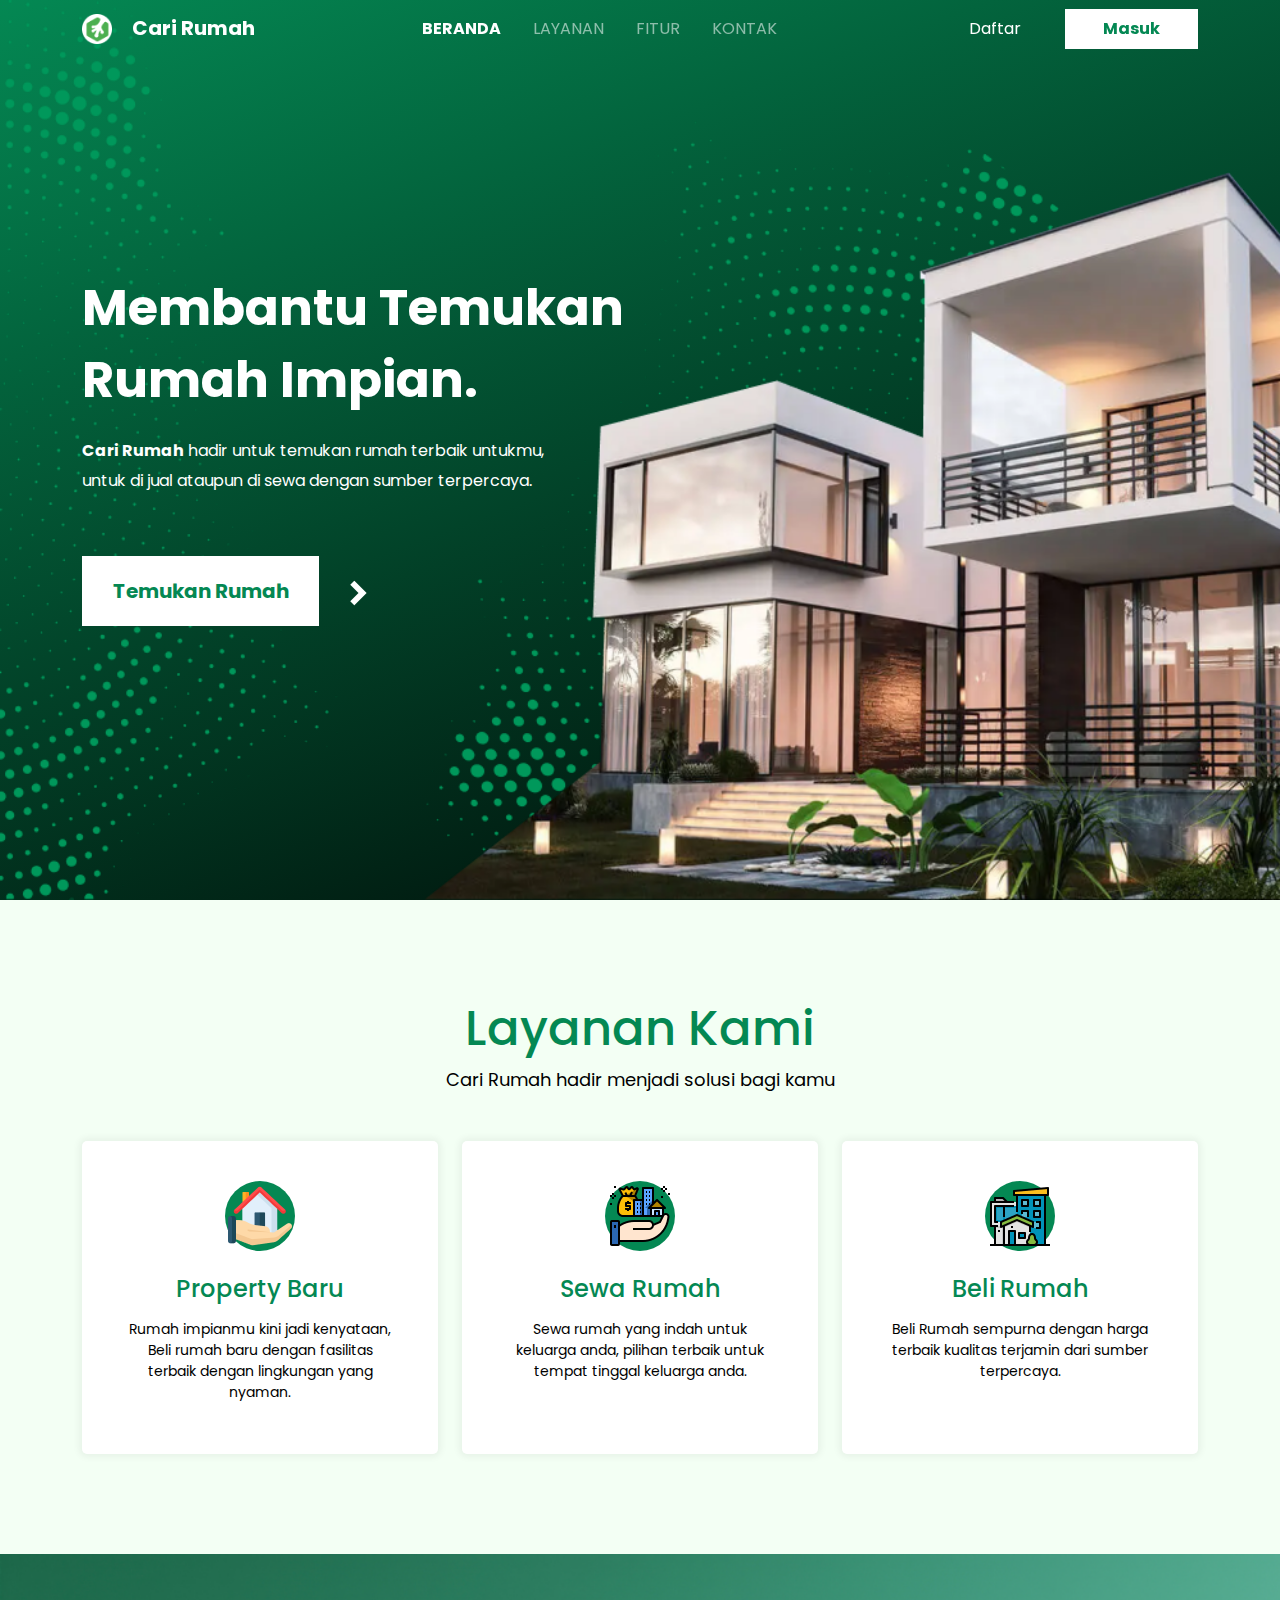
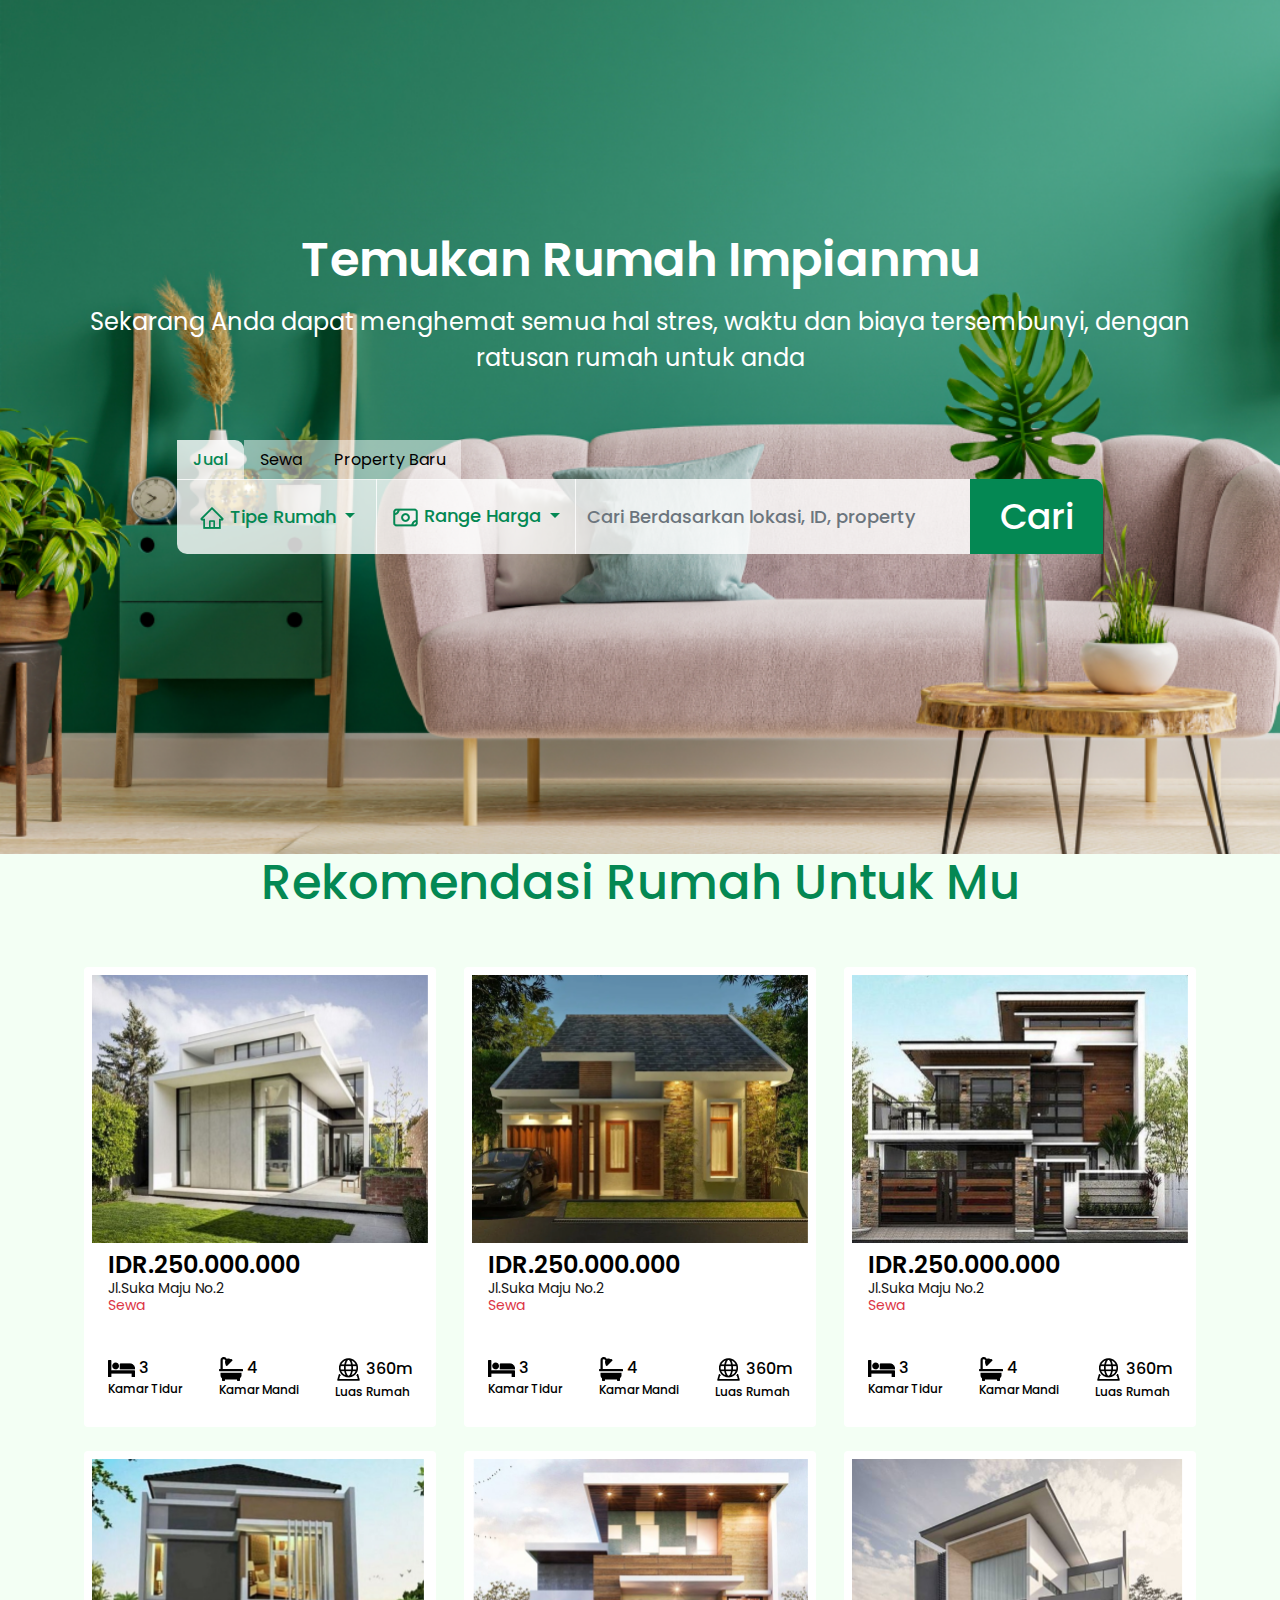
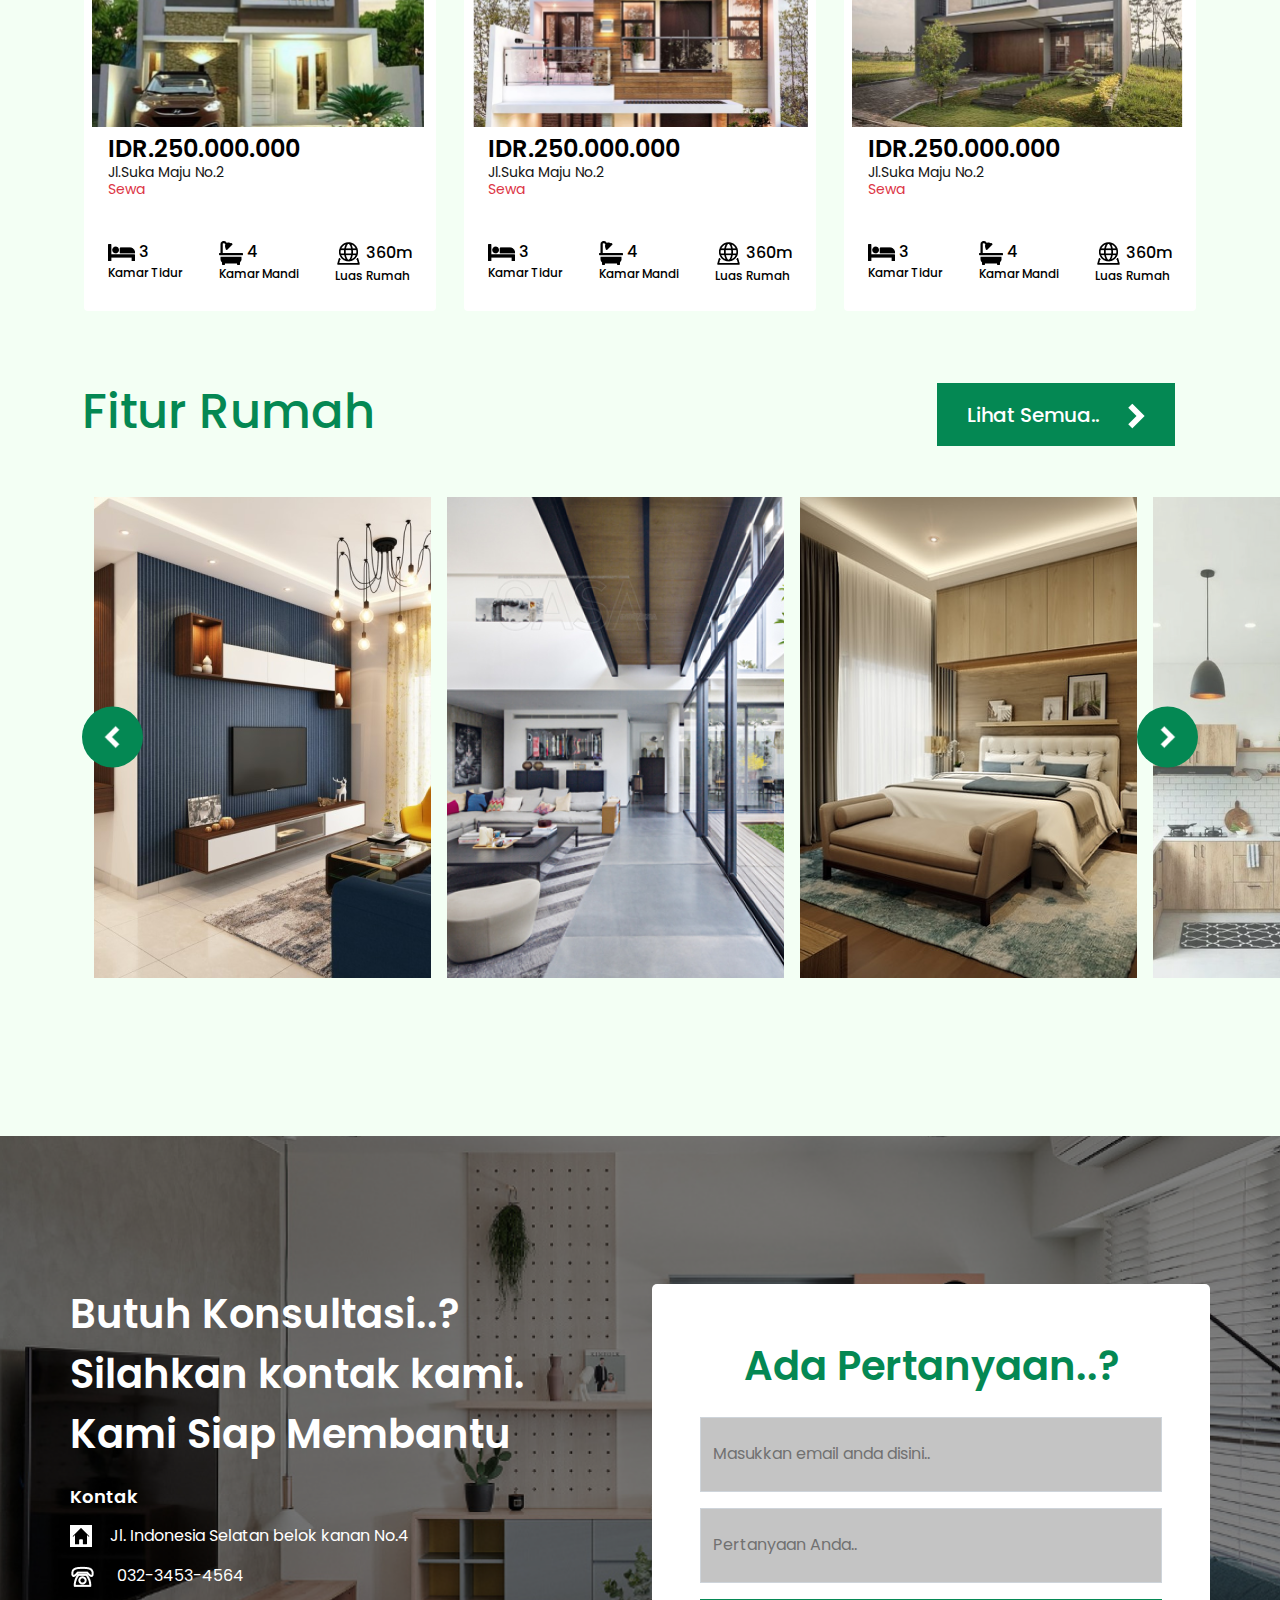
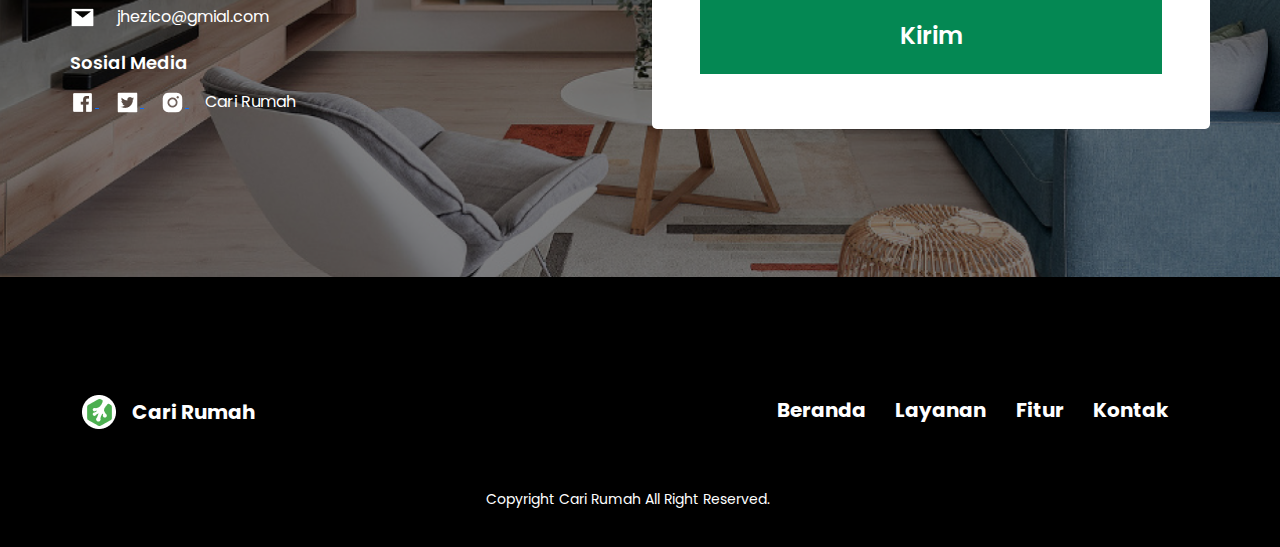
==== commit 7f48cfa4: "update 3" ====
--- a/index.html
+++ b/index.html
@@ -4,17 +4,12 @@
 <head>
   <!-- Required meta tags -->
   <meta charset="utf-8">
-  <meta http-equiv="X-UA_Compatible" content="IE=edge">
   <meta name="viewport" content="width=device-width, initial-scale=1">
 
   <!-- CSS -->
   <link href="assets/bootstrap/css/bootstrap.min.css" rel="stylesheet">
   <link rel="stylesheet" href="assets/css/main.css">
   <link rel="stylesheet" href="assets/css/responsive.css">
-  <link rel="stylesheet" href="assets/css/lightslider.css">
-  <!-- JavaScript -->
-  <script src="assets/js/jQuery.min.js"></script>
-  <script src="assets/js/lightslider.js"></script>
   <!-- FONT -->
   <link rel="preconnect" href="https://fonts.googleapis.com">
   <link rel="preconnect" href="https://fonts.gstatic.com" crossorigin>
@@ -436,67 +431,56 @@
       <div class="container position-relative mt-5">
         <div class="row">
           <div class="col-12 d-flex justify-content-start">
-
-            <ul id="autoWidth" class="cs-hidden">
-              <li class="item-a">
-                <div class="card-fitur me-3 position-relative">
-                  <img src="assets/gambar/Fitur Rumah 1.png" alt="">
-                  <div class="overlay position-absolute top-0 bottom-0 start-0 end-0 w-100 h-100">
-                    <div class="position-absolute top-50 start-50 translate-middle text-center w-100">
-                      <h5>Kamar Tidur</h5>
-                      <span>Rumah minimalis Type-A2</span>
-                      <h6>IDR.250jt</h6>
-                      <button>Lihat Rumah</button>
-                    </div>
-                  </div>
-                </div>
-              </li>
-              <li class="item-b">
-                <div class="card-fitur me-3 position-relative">
-                  <img src="assets/gambar/Fitur Rumah 2.png" alt="">
-                  <div class="overlay position-absolute top-0 bottom-0 start-0 end-0 w-100 h-100">
-                    <div class="position-absolute top-50 start-50 translate-middle text-center w-100">
-                      <h5>Kamar Tidur</h5>
-                      <span>Rumah minimalis Type-A2</span>
-                      <h6>IDR.250jt</h6>
-                      <button>Lihat Rumah</button>
-                    </div>
-                  </div>
-                </div>
-              </li>
-              <li class="item-c">
-                <div class="card-fitur me-3 position-relative">
-                  <img src="assets/gambar/Fitur Rumah 3.png" alt="">
-                  <div class="overlay position-absolute top-0 bottom-0 start-0 end-0 w-100 h-100">
-                    <div class="position-absolute top-50 start-50 translate-middle text-center w-100">
-                      <h5>Kamar Tidur</h5>
-                      <span>Rumah minimalis Type-A2</span>
-                      <h6>IDR.250jt</h6>
-                      <button>Lihat Rumah</button>
-                    </div>
-                  </div>
-                </div>
-              </li>
-              <li class="item-d">
-                <div class="card-fitur me-3 position-relative">
-                  <img src="assets/gambar/Fitur Rumah 1.png" alt="">
-                  <div class="overlay position-absolute top-0 bottom-0 start-0 end-0 w-100 h-100">
-                    <div class="position-absolute top-50 start-50 translate-middle text-center w-100">
-                      <h5>Kamar Tidur</h5>
-                      <span>Rumah minimalis Type-A2</span>
-                      <h6>IDR.250jt</h6>
-                      <button>Lihat Rumah</button>
-                    </div>
-                  </div>
-                </div>
-              </li>
-            </ul>
+            <div class="card-fitur me-3 position-relative">
+              <img src="assets/gambar/Fitur Rumah 1.png" alt="">
+              <div class="overlay position-absolute top-0 bottom-0 start-0 end-0 w-100 h-100">
+                <div class="position-absolute top-50 start-50 translate-middle text-center w-100">
+                  <h5>Kamar Tidur</h5>
+                  <span>Rumah minimalis Type-A2</span>
+                  <h6>IDR.250jt</h6>
+                  <button>Lihat Rumah</button>
+                </div>
+              </div>
+            </div>
+            <div class="card-fitur me-3 position-relative">
+              <img src="assets/gambar/Fitur Rumah 2.png" alt="">
+              <div class="overlay position-absolute top-0 bottom-0 start-0 end-0 w-100 h-100">
+                <div class="position-absolute top-50 start-50 translate-middle text-center w-100">
+                  <h5>Kamar Tidur</h5>
+                  <span>Rumah minimalis Type-A2</span>
+                  <h6>IDR.250jt</h6>
+                  <button>Lihat Rumah</button>
+                </div>
+              </div>
+            </div>
+            <div class="card-fitur me-3 position-relative">
+              <img src="assets/gambar/Fitur Rumah 3.png" alt="">
+              <div class="overlay position-absolute top-0 bottom-0 start-0 end-0 w-100 h-100">
+                <div class="position-absolute top-50 start-50 translate-middle text-center w-100">
+                  <h5>Kamar Tidur</h5>
+                  <span>Rumah minimalis Type-A2</span>
+                  <h6>IDR.250jt</h6>
+                  <button>Lihat Rumah</button>
+                </div>
+              </div>
+            </div>
+            <div class="card-fitur me-3 position-relative">
+              <img src="assets/gambar/Fitur Rumah 4.png" alt="">
+              <div class="overlay position-absolute top-0 bottom-0 start-0 end-0 w-100 h-100">
+                <div class="position-absolute top-50 start-50 translate-middle text-center w-100">
+                  <h5>Kamar Tidur</h5>
+                  <span>Rumah minimalis Type-A2</span>
+                  <h6>IDR.250jt</h6>
+                  <button>Lihat Rumah</button>
+                </div>
+              </div>
+            </div>
           </div>
         </div>
         <button class="button-arrow-left position-absolute start-0 top-50 translate-middle-y">
           <img src="assets/gambar/Left Arrow lg.png" alt="" class="w-100 h-100">
         </button>
-        <button class=" button-arrow-right position-absolute end-0 top-50 translate-middle-y">
+        <button class="button-arrow-right position-absolute end-0 top-50 translate-middle-y">
           <img src="assets/gambar/Right Arrow lg.png" alt="" class="w-100 h-100">
         </button>
       </div>
@@ -505,7 +489,7 @@
   <!-- Fitur Section End -->
 
   <!-- Section Contact Start -->
-  <section id=" contact">
+  <section id="contact">
     <div class="container-fluid overlay h-100">
       <div class="container">
         <div class="row">
@@ -546,8 +530,7 @@
                 <h2>Ada Pertanyaan..?</h2>
                 <div class="form-floating mb-3">
                   <input type="email" class="form-control" id="floatingInput" placeholder="name@example.com">
-                  <label for="floatingInput" class="d-flex align-items-center">Masukkan email anda
-                    disini..</label>
+                  <label for="floatingInput" class="d-flex align-items-center">Masukkan email anda disini..</label>
                 </div>
                 <div class="form-floating mb-3">
                   <input type="text" class="form-control" id="floatingInput" placeholder="name@example.com">
@@ -593,6 +576,7 @@
   <script src="assets/js/popper.min.js"></script>
   <script src="assets/bootstrap/js/bootstrap.min.js"></script>
   <script src="assets/js/script.js"></script>
+  <script src="assets/js/jQuery.min.js"></script>
 </body>
 
 </html>--- a/assets/css/main.css
+++ b/assets/css/main.css
@@ -226,7 +226,7 @@
 
 .input-cari .button-secondary {
   width: 200px;
-  height: 88px;
+  height: 75px;
   background-color: rgba(255, 255, 255, 0.8);
   color: var(--pr-color);
   font-size: 18px;
@@ -236,7 +236,7 @@
 }
 
 .input-cari .button-primary {
-  height: 88px;
+  height: 75px;
   background-color: var(--pr-color);
   color: #fff;
   border: none;
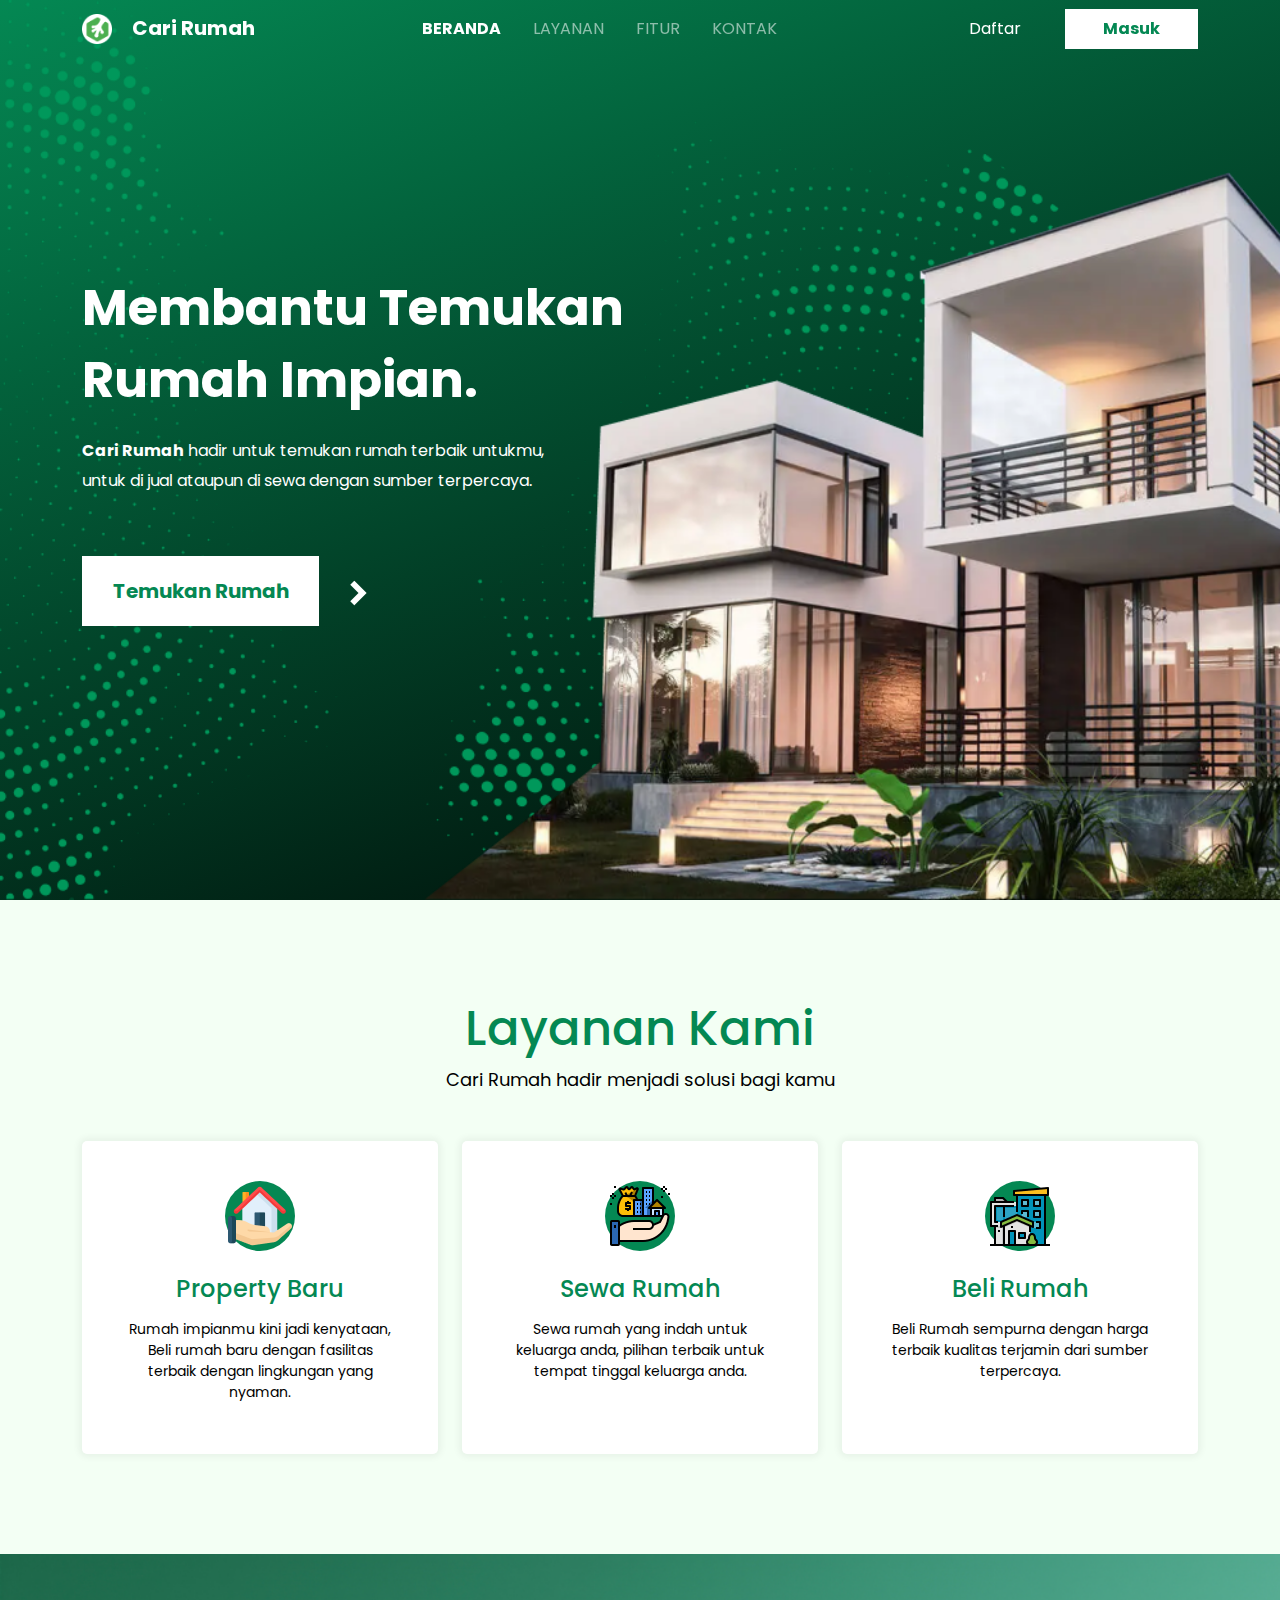
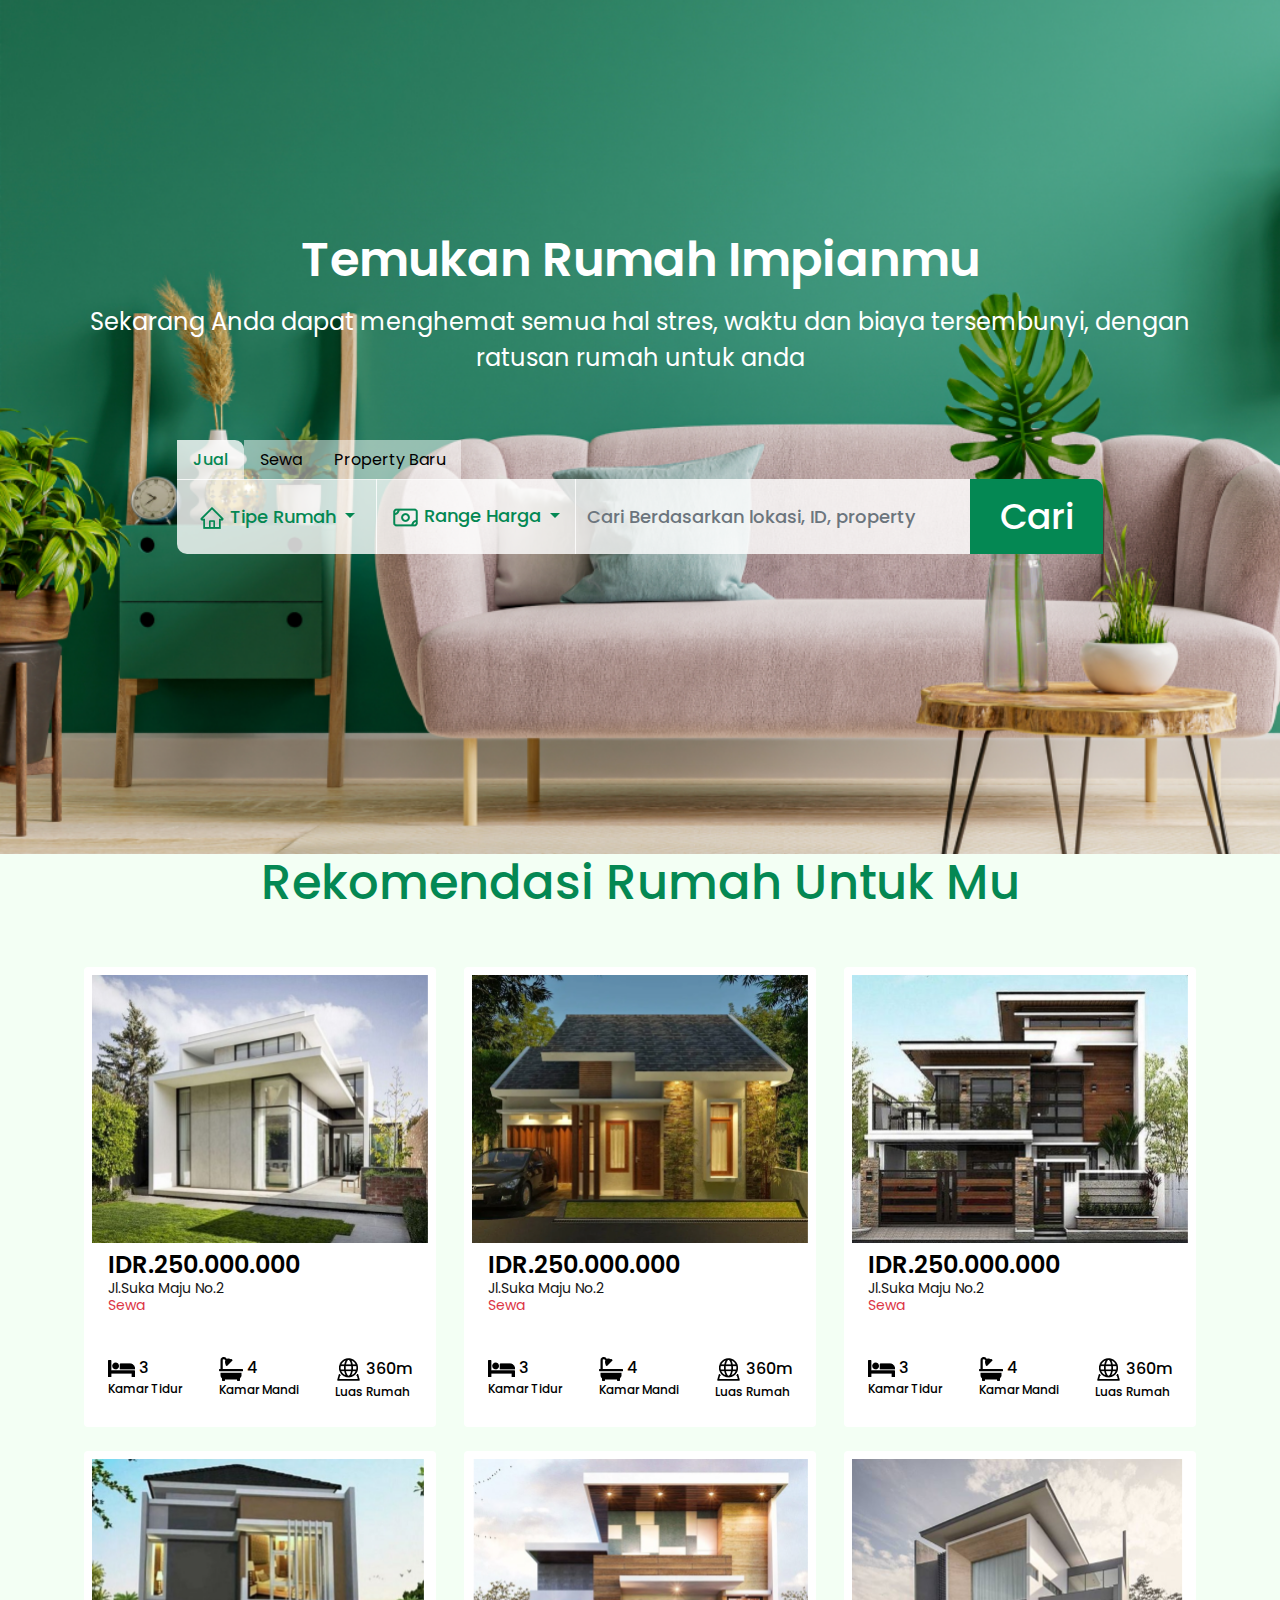
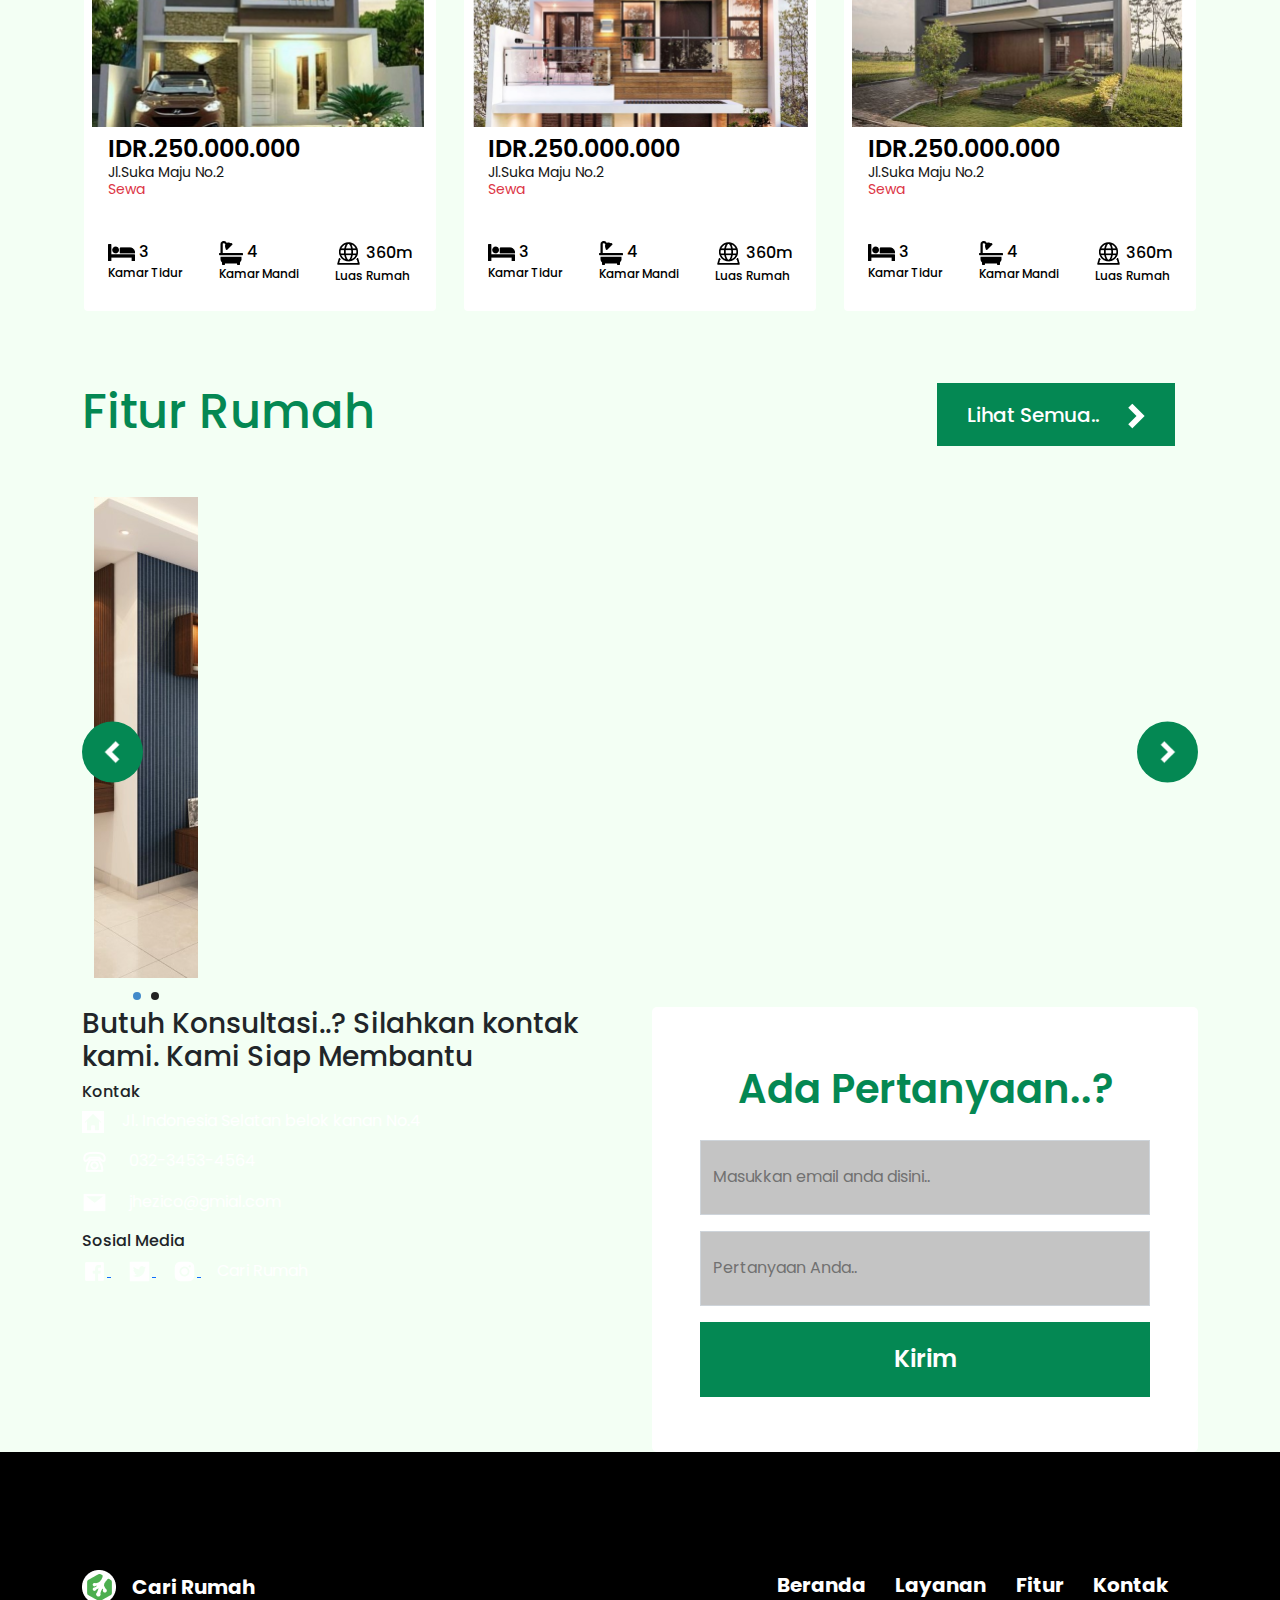
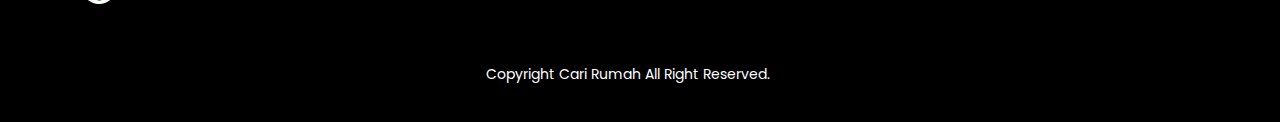
==== commit eea4f709: "update 5" ====
--- a/index.html
+++ b/index.html
@@ -4,12 +4,17 @@
 <head>
   <!-- Required meta tags -->
   <meta charset="utf-8">
+  <meta http-equiv="X-UA_Compatible" content="IE=edge">
   <meta name="viewport" content="width=device-width, initial-scale=1">
 
   <!-- CSS -->
   <link href="assets/bootstrap/css/bootstrap.min.css" rel="stylesheet">
   <link rel="stylesheet" href="assets/css/main.css">
   <link rel="stylesheet" href="assets/css/responsive.css">
+  <link rel="stylesheet" href="assets/css/lightslider.css">
+  <!-- JavaScript -->
+  <script src="assets/js/jQuery.min.js"></script>
+  <script src="assets/js/lightslider.js"></script>
   <!-- FONT -->
   <link rel="preconnect" href="https://fonts.googleapis.com">
   <link rel="preconnect" href="https://fonts.gstatic.com" crossorigin>
@@ -431,56 +436,67 @@
       <div class="container position-relative mt-5">
         <div class="row">
           <div class="col-12 d-flex justify-content-start">
-            <div class="card-fitur me-3 position-relative">
-              <img src="assets/gambar/Fitur Rumah 1.png" alt="">
-              <div class="overlay position-absolute top-0 bottom-0 start-0 end-0 w-100 h-100">
-                <div class="position-absolute top-50 start-50 translate-middle text-center w-100">
-                  <h5>Kamar Tidur</h5>
-                  <span>Rumah minimalis Type-A2</span>
-                  <h6>IDR.250jt</h6>
-                  <button>Lihat Rumah</button>
-                </div>
-              </div>
-            </div>
-            <div class="card-fitur me-3 position-relative">
-              <img src="assets/gambar/Fitur Rumah 2.png" alt="">
-              <div class="overlay position-absolute top-0 bottom-0 start-0 end-0 w-100 h-100">
-                <div class="position-absolute top-50 start-50 translate-middle text-center w-100">
-                  <h5>Kamar Tidur</h5>
-                  <span>Rumah minimalis Type-A2</span>
-                  <h6>IDR.250jt</h6>
-                  <button>Lihat Rumah</button>
-                </div>
-              </div>
-            </div>
-            <div class="card-fitur me-3 position-relative">
-              <img src="assets/gambar/Fitur Rumah 3.png" alt="">
-              <div class="overlay position-absolute top-0 bottom-0 start-0 end-0 w-100 h-100">
-                <div class="position-absolute top-50 start-50 translate-middle text-center w-100">
-                  <h5>Kamar Tidur</h5>
-                  <span>Rumah minimalis Type-A2</span>
-                  <h6>IDR.250jt</h6>
-                  <button>Lihat Rumah</button>
-                </div>
-              </div>
-            </div>
-            <div class="card-fitur me-3 position-relative">
-              <img src="assets/gambar/Fitur Rumah 4.png" alt="">
-              <div class="overlay position-absolute top-0 bottom-0 start-0 end-0 w-100 h-100">
-                <div class="position-absolute top-50 start-50 translate-middle text-center w-100">
-                  <h5>Kamar Tidur</h5>
-                  <span>Rumah minimalis Type-A2</span>
-                  <h6>IDR.250jt</h6>
-                  <button>Lihat Rumah</button>
-                </div>
-              </div>
-            </div>
+
+            <ul id="autoWidth" class="cs-hidden">
+              <li class="item-a">
+                <div class="card-fitur me-3 position-relative">
+                  <img src="assets/gambar/Fitur Rumah 1.png" alt="">
+                  <div class="overlay position-absolute top-0 bottom-0 start-0 end-0 w-100 h-100">
+                    <div class="position-absolute top-50 start-50 translate-middle text-center w-100">
+                      <h5>Kamar Tidur</h5>
+                      <span>Rumah minimalis Type-A2</span>
+                      <h6>IDR.250jt</h6>
+                      <button>Lihat Rumah</button>
+                    </div>
+                  </div>
+                </div>
+              </li>
+              <li class="item-b">
+                <div class="card-fitur me-3 position-relative">
+                  <img src="assets/gambar/Fitur Rumah 2.png" alt="">
+                  <div class="overlay position-absolute top-0 bottom-0 start-0 end-0 w-100 h-100">
+                    <div class="position-absolute top-50 start-50 translate-middle text-center w-100">
+                      <h5>Kamar Tidur</h5>
+                      <span>Rumah minimalis Type-A2</span>
+                      <h6>IDR.250jt</h6>
+                      <button>Lihat Rumah</button>
+                    </div>
+                  </div>
+                </div>
+              </li>
+              <li class="item-c">
+                <div class="card-fitur me-3 position-relative">
+                  <img src="assets/gambar/Fitur Rumah 3.png" alt="">
+                  <div class="overlay position-absolute top-0 bottom-0 start-0 end-0 w-100 h-100">
+                    <div class="position-absolute top-50 start-50 translate-middle text-center w-100">
+                      <h5>Kamar Tidur</h5>
+                      <span>Rumah minimalis Type-A2</span>
+                      <h6>IDR.250jt</h6>
+                      <button>Lihat Rumah</button>
+                    </div>
+                  </div>
+                </div>
+              </li>
+              <li class="item-d">
+                <div class="card-fitur me-3 position-relative">
+                  <img src="assets/gambar/Fitur Rumah 1.png" alt="">
+                  <div class="overlay position-absolute top-0 bottom-0 start-0 end-0 w-100 h-100">
+                    <div class="position-absolute top-50 start-50 translate-middle text-center w-100">
+                      <h5>Kamar Tidur</h5>
+                      <span>Rumah minimalis Type-A2</span>
+                      <h6>IDR.250jt</h6>
+                      <button>Lihat Rumah</button>
+                    </div>
+                  </div>
+                </div>
+              </li>
+            </ul>
           </div>
         </div>
         <button class="button-arrow-left position-absolute start-0 top-50 translate-middle-y">
           <img src="assets/gambar/Left Arrow lg.png" alt="" class="w-100 h-100">
         </button>
-        <button class="button-arrow-right position-absolute end-0 top-50 translate-middle-y">
+        <button class=" button-arrow-right position-absolute end-0 top-50 translate-middle-y">
           <img src="assets/gambar/Right Arrow lg.png" alt="" class="w-100 h-100">
         </button>
       </div>
@@ -489,7 +505,7 @@
   <!-- Fitur Section End -->
 
   <!-- Section Contact Start -->
-  <section id="contact">
+  <section id=" contact">
     <div class="container-fluid overlay h-100">
       <div class="container">
         <div class="row">
@@ -530,7 +546,8 @@
                 <h2>Ada Pertanyaan..?</h2>
                 <div class="form-floating mb-3">
                   <input type="email" class="form-control" id="floatingInput" placeholder="name@example.com">
-                  <label for="floatingInput" class="d-flex align-items-center">Masukkan email anda disini..</label>
+                  <label for="floatingInput" class="d-flex align-items-center">Masukkan email anda
+                    disini..</label>
                 </div>
                 <div class="form-floating mb-3">
                   <input type="text" class="form-control" id="floatingInput" placeholder="name@example.com">
@@ -576,7 +593,6 @@
   <script src="assets/js/popper.min.js"></script>
   <script src="assets/bootstrap/js/bootstrap.min.js"></script>
   <script src="assets/js/script.js"></script>
-  <script src="assets/js/jQuery.min.js"></script>
 </body>
 
 </html>--- a/assets/css/lightslider.css
+++ b/assets/css/lightslider.css
@@ -0,0 +1,392 @@
+/*! lightslider - v1.1.3 - 2015-04-14
+* https://github.com/sachinchoolur/lightslider
+* Copyright (c) 2015 Sachin N; Licensed MIT */
+/** /!!! core css Should not edit !!!/**/ 
+
+.lSSlideOuter {
+    overflow: hidden;
+    -webkit-touch-callout: none;
+    -webkit-user-select: none;
+    -khtml-user-select: none;
+    -moz-user-select: none;
+    -ms-user-select: none;
+    user-select: none
+}
+.lightSlider:before, .lightSlider:after {
+    content: " ";
+    display: table;
+}
+.lightSlider {
+    overflow: hidden;
+    margin: 0;
+}
+.lSSlideWrapper {
+    max-width: 100%;
+    overflow: hidden;
+    position: relative;
+}
+.lSSlideWrapper > .lightSlider:after {
+    clear: both;
+}
+.lSSlideWrapper .lSSlide {
+    -webkit-transform: translate(0px, 0px);
+    -ms-transform: translate(0px, 0px);
+    transform: translate(0px, 0px);
+    -webkit-transition: all 1s;
+    -webkit-transition-property: -webkit-transform,height;
+    -moz-transition-property: -moz-transform,height;
+    transition-property: transform,height;
+    -webkit-transition-duration: inherit !important;
+    transition-duration: inherit !important;
+    -webkit-transition-timing-function: inherit !important;
+    transition-timing-function: inherit !important;
+}
+.lSSlideWrapper .lSFade {
+    position: relative;
+}
+.lSSlideWrapper .lSFade > * {
+    position: absolute !important;
+    top: 0;
+    left: 0;
+    z-index: 9;
+    margin-right: 0;
+    width: 100%;
+}
+.lSSlideWrapper.usingCss .lSFade > * {
+    opacity: 0;
+    -webkit-transition-delay: 0s;
+    transition-delay: 0s;
+    -webkit-transition-duration: inherit !important;
+    transition-duration: inherit !important;
+    -webkit-transition-property: opacity;
+    transition-property: opacity;
+    -webkit-transition-timing-function: inherit !important;
+    transition-timing-function: inherit !important;
+}
+.lSSlideWrapper .lSFade > *.active {
+    z-index: 10;
+}
+.lSSlideWrapper.usingCss .lSFade > *.active {
+    opacity: 1;
+}
+/** /!!! End of core css Should not edit !!!/**/
+
+/* Pager */
+.lSSlideOuter .lSPager.lSpg {
+    margin: 10px 0 0;
+    padding: 0;
+    text-align: center;
+}
+.lSSlideOuter .lSPager.lSpg > li {
+    cursor: pointer;
+    display: inline-block;
+    padding: 0 5px;
+}
+.lSSlideOuter .lSPager.lSpg > li a {
+    background-color: #222222;
+    border-radius: 30px;
+    display: inline-block;
+    height: 8px;
+    overflow: hidden;
+    text-indent: -999em;
+    width: 8px;
+    position: relative;
+    z-index: 99;
+    -webkit-transition: all 0.5s linear 0s;
+    transition: all 0.5s linear 0s;
+}
+.lSSlideOuter .lSPager.lSpg > li:hover a, .lSSlideOuter .lSPager.lSpg > li.active a {
+    background-color: #428bca;
+}
+.lSSlideOuter .media {
+    opacity: 0.8;
+}
+.lSSlideOuter .media.active {
+    opacity: 1;
+}
+/* End of pager */
+
+/** Gallery */
+.lSSlideOuter .lSPager.lSGallery {
+    list-style: none outside none;
+    padding-left: 0;
+    margin: 0;
+    overflow: hidden;
+    transform: translate3d(0px, 0px, 0px);
+    -moz-transform: translate3d(0px, 0px, 0px);
+    -ms-transform: translate3d(0px, 0px, 0px);
+    -webkit-transform: translate3d(0px, 0px, 0px);
+    -o-transform: translate3d(0px, 0px, 0px);
+    -webkit-transition-property: -webkit-transform;
+    -moz-transition-property: -moz-transform;
+    -webkit-touch-callout: none;
+    -webkit-user-select: none;
+    -khtml-user-select: none;
+    -moz-user-select: none;
+    -ms-user-select: none;
+    user-select: none;
+}
+.lSSlideOuter .lSPager.lSGallery li {
+    overflow: hidden;
+    -webkit-transition: border-radius 0.12s linear 0s 0.35s linear 0s;
+    transition: border-radius 0.12s linear 0s 0.35s linear 0s;
+}
+.lSSlideOuter .lSPager.lSGallery li.active, .lSSlideOuter .lSPager.lSGallery li:hover {
+    border-radius: 5px;
+}
+.lSSlideOuter .lSPager.lSGallery img {
+    display: block;
+    height: auto;
+    max-width: 100%;
+}
+.lSSlideOuter .lSPager.lSGallery:before, .lSSlideOuter .lSPager.lSGallery:after {
+    content: " ";
+    display: table;
+}
+.lSSlideOuter .lSPager.lSGallery:after {
+    clear: both;
+}
+/* End of Gallery*/
+
+/* slider actions */
+.lSAction > a {
+    width: 32px;
+    display: block;
+    top: 50%;
+    height: 32px;
+    background-image: url('../img/controls.png');
+    cursor: pointer;
+    position: absolute;
+    z-index: 99;
+    margin-top: -16px;
+    opacity: 0.5;
+    -webkit-transition: opacity 0.35s linear 0s;
+    transition: opacity 0.35s linear 0s;
+}
+.lSAction > a:hover {
+    opacity: 1;
+}
+.lSAction > .lSPrev {
+    background-position: 0 0;
+    left: 10px;
+}
+.lSAction > .lSNext {
+    background-position: -32px 0;
+    right: 10px;
+}
+.lSAction > a.disabled {
+    pointer-events: none;
+}
+.cS-hidden {
+    height: 1px;
+    opacity: 0;
+    filter: alpha(opacity=0);
+    overflow: hidden;
+}
+
+
+/* vertical */
+.lSSlideOuter.vertical {
+    position: relative;
+}
+.lSSlideOuter.vertical.noPager {
+    padding-right: 0px !important;
+}
+.lSSlideOuter.vertical .lSGallery {
+    position: absolute !important;
+    right: 0;
+    top: 0;
+}
+.lSSlideOuter.vertical .lightSlider > * {
+    width: 100% !important;
+    max-width: none !important;
+}
+
+/* vertical controlls */
+.lSSlideOuter.vertical .lSAction > a {
+    left: 50%;
+    margin-left: -14px;
+    margin-top: 0;
+}
+.lSSlideOuter.vertical .lSAction > .lSNext {
+    background-position: 31px -31px;
+    bottom: 10px;
+    top: auto;
+}
+.lSSlideOuter.vertical .lSAction > .lSPrev {
+    background-position: 0 -31px;
+    bottom: auto;
+    top: 10px;
+}
+/* vertical */
+
+
+/* Rtl */
+.lSSlideOuter.lSrtl {
+    direction: rtl;
+}
+.lSSlideOuter .lightSlider, .lSSlideOuter .lSPager {
+    padding-left: 0;
+    list-style: none outside none;
+}
+.lSSlideOuter.lSrtl .lightSlider, .lSSlideOuter.lSrtl .lSPager {
+    padding-right: 0;
+}
+.lSSlideOuter .lightSlider > *,  .lSSlideOuter .lSGallery li {
+    float: left;
+}
+.lSSlideOuter.lSrtl .lightSlider > *,  .lSSlideOuter.lSrtl .lSGallery li {
+    float: right !important;
+}
+/* Rtl */
+
+@-webkit-keyframes rightEnd {
+    0% {
+        left: 0;
+    }
+
+    50% {
+        left: -15px;
+    }
+
+    100% {
+        left: 0;
+    }
+}
+@keyframes rightEnd {
+    0% {
+        left: 0;
+    }
+
+    50% {
+        left: -15px;
+    }
+
+    100% {
+        left: 0;
+    }
+}
+@-webkit-keyframes topEnd {
+    0% {
+        top: 0;
+    }
+
+    50% {
+        top: -15px;
+    }
+
+    100% {
+        top: 0;
+    }
+}
+@keyframes topEnd {
+    0% {
+        top: 0;
+    }
+
+    50% {
+        top: -15px;
+    }
+
+    100% {
+        top: 0;
+    }
+}
+@-webkit-keyframes leftEnd {
+    0% {
+        left: 0;
+    }
+
+    50% {
+        left: 15px;
+    }
+
+    100% {
+        left: 0;
+    }
+}
+@keyframes leftEnd {
+    0% {
+        left: 0;
+    }
+
+    50% {
+        left: 15px;
+    }
+
+    100% {
+        left: 0;
+    }
+}
+@-webkit-keyframes bottomEnd {
+    0% {
+        bottom: 0;
+    }
+
+    50% {
+        bottom: -15px;
+    }
+
+    100% {
+        bottom: 0;
+    }
+}
+@keyframes bottomEnd {
+    0% {
+        bottom: 0;
+    }
+
+    50% {
+        bottom: -15px;
+    }
+
+    100% {
+        bottom: 0;
+    }
+}
+.lSSlideOuter .rightEnd {
+    -webkit-animation: rightEnd 0.3s;
+    animation: rightEnd 0.3s;
+    position: relative;
+}
+.lSSlideOuter .leftEnd {
+    -webkit-animation: leftEnd 0.3s;
+    animation: leftEnd 0.3s;
+    position: relative;
+}
+.lSSlideOuter.vertical .rightEnd {
+    -webkit-animation: topEnd 0.3s;
+    animation: topEnd 0.3s;
+    position: relative;
+}
+.lSSlideOuter.vertical .leftEnd {
+    -webkit-animation: bottomEnd 0.3s;
+    animation: bottomEnd 0.3s;
+    position: relative;
+}
+.lSSlideOuter.lSrtl .rightEnd {
+    -webkit-animation: leftEnd 0.3s;
+    animation: leftEnd 0.3s;
+    position: relative;
+}
+.lSSlideOuter.lSrtl .leftEnd {
+    -webkit-animation: rightEnd 0.3s;
+    animation: rightEnd 0.3s;
+    position: relative;
+}
+/*/  GRab cursor */
+.lightSlider.lsGrab > * {
+  cursor: -webkit-grab;
+  cursor: -moz-grab;
+  cursor: -o-grab;
+  cursor: -ms-grab;
+  cursor: grab;
+}
+.lightSlider.lsGrabbing > * {
+  cursor: move;
+  cursor: -webkit-grabbing;
+  cursor: -moz-grabbing;
+  cursor: -o-grabbing;
+  cursor: -ms-grabbing;
+  cursor: grabbing;
+}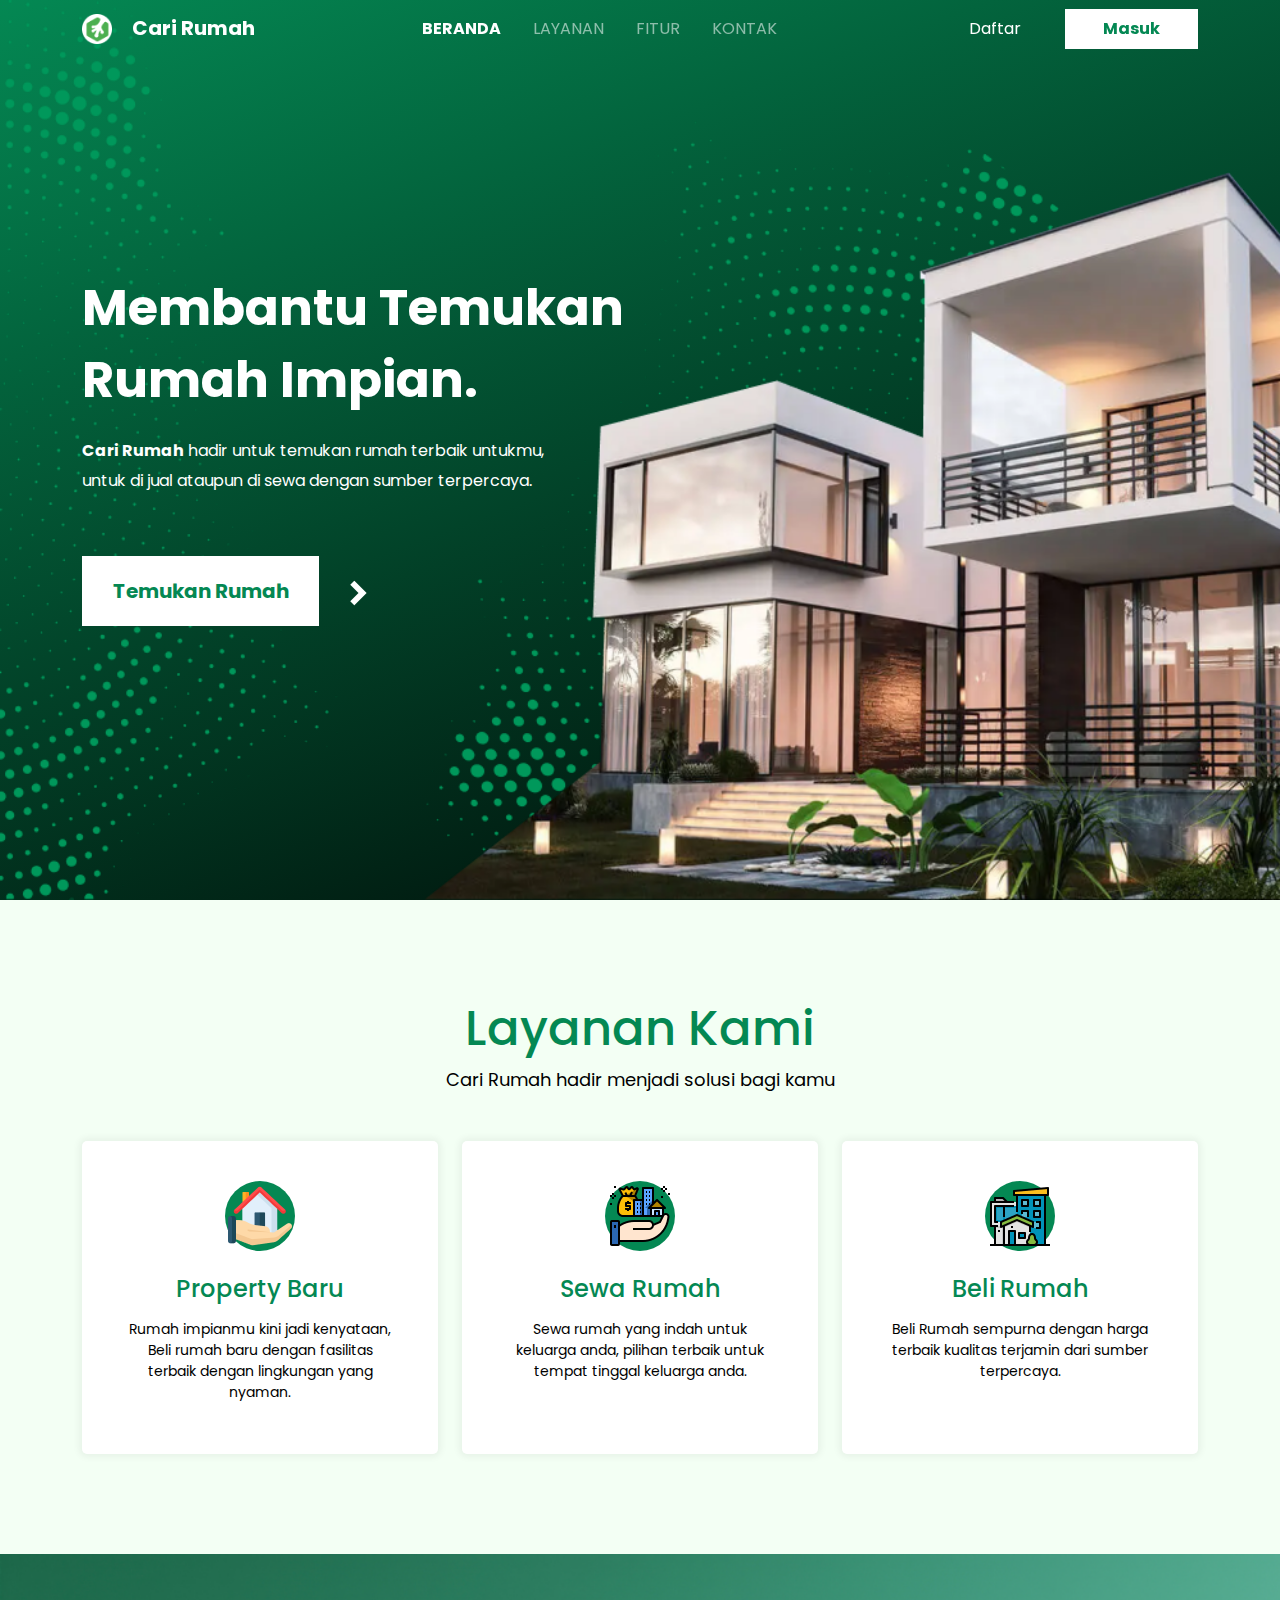
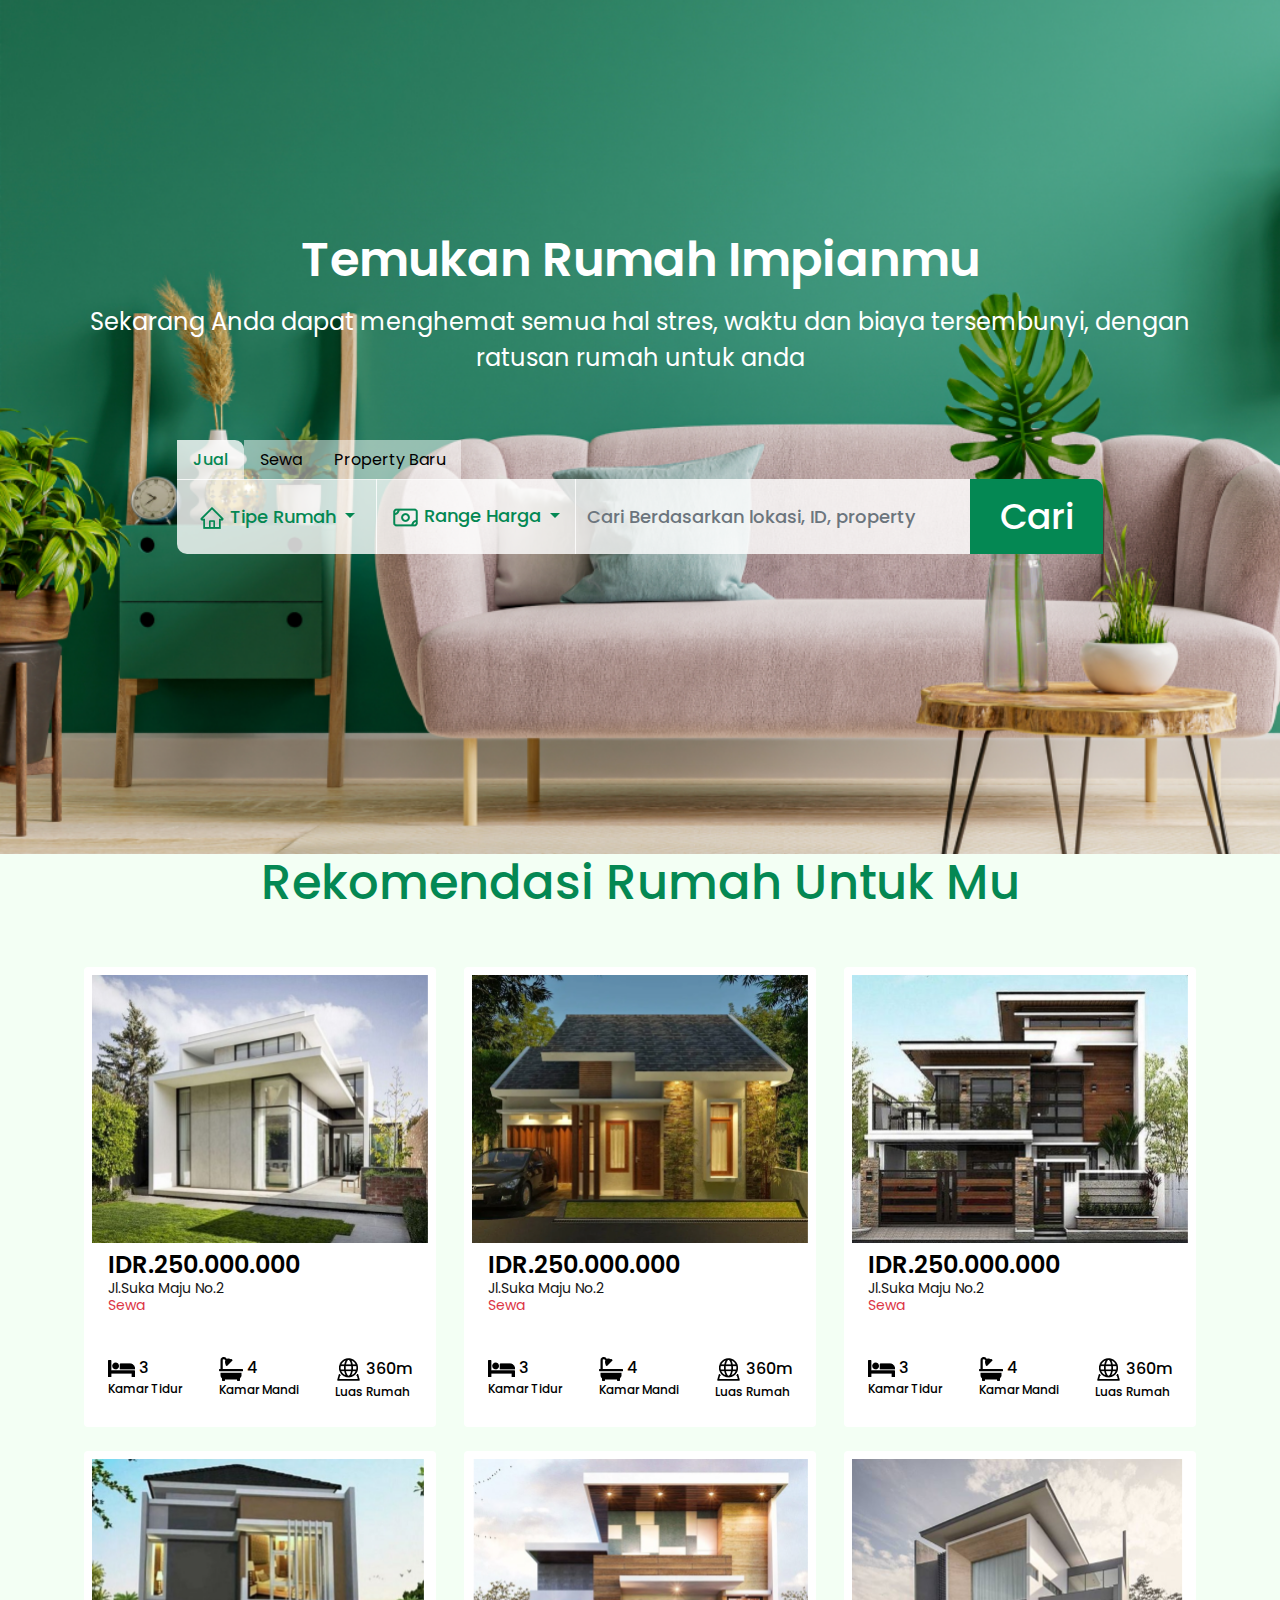
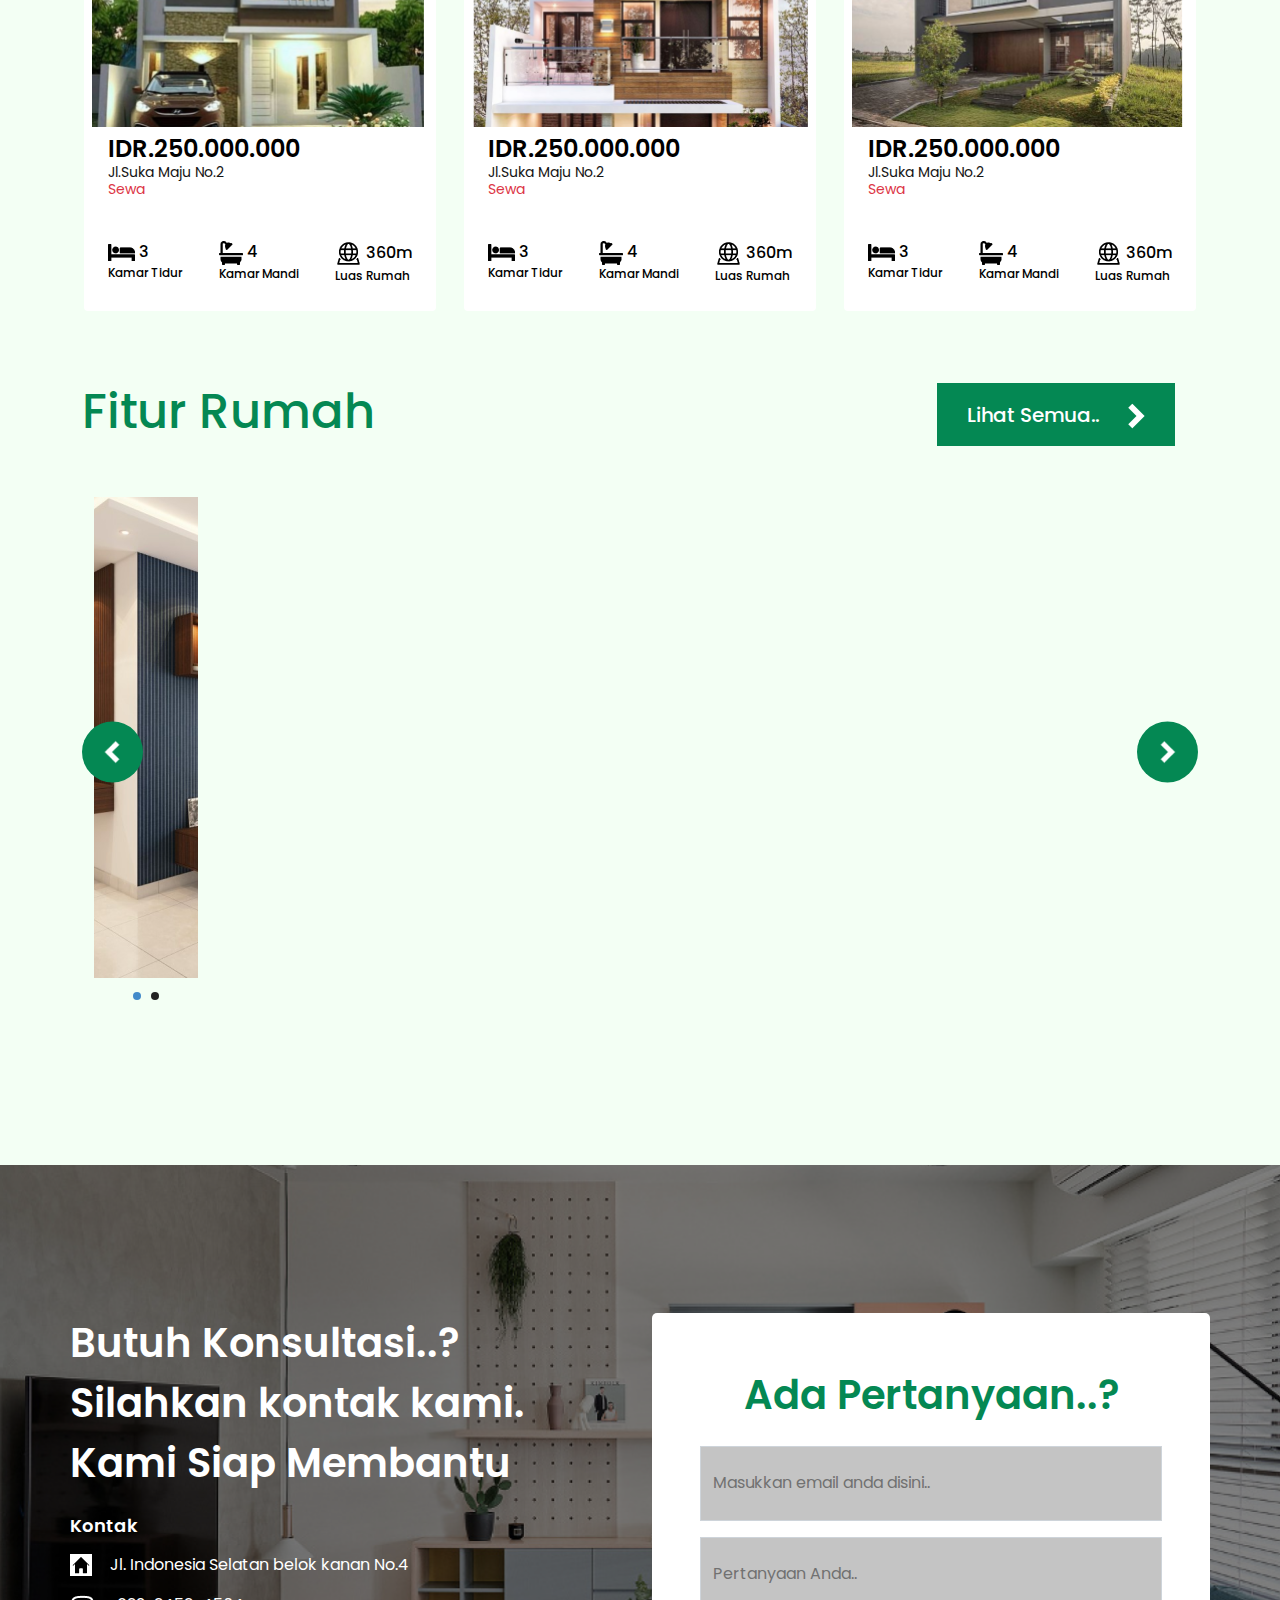
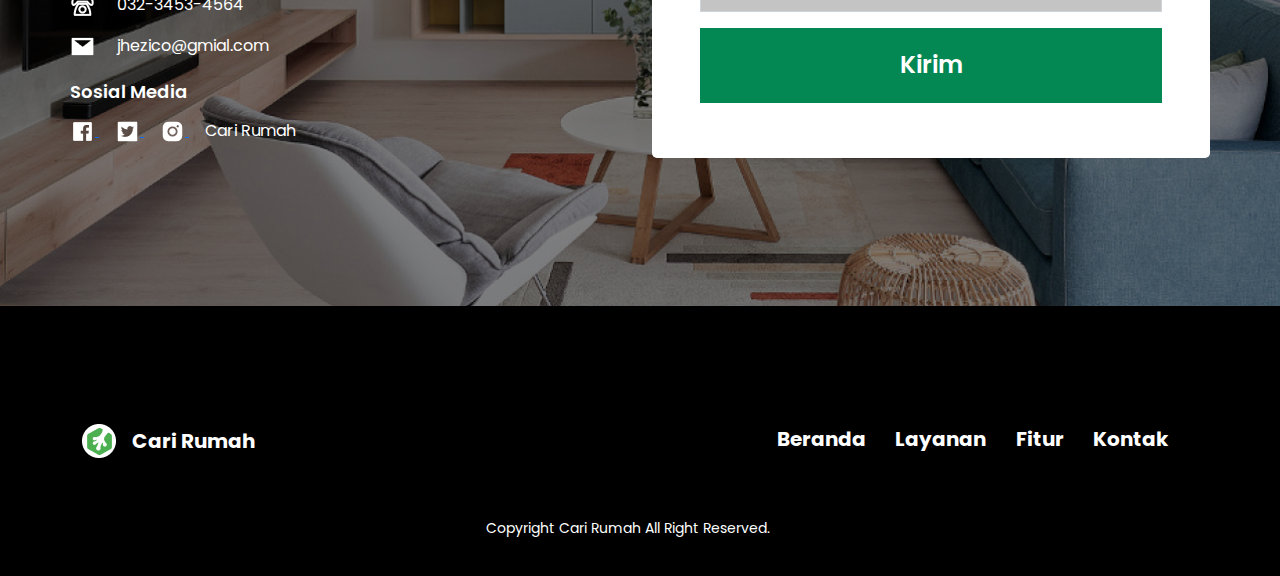
==== commit 411137b1: "update contact" ====
--- a/index.html
+++ b/index.html
@@ -505,7 +505,7 @@
   <!-- Fitur Section End -->
 
   <!-- Section Contact Start -->
-  <section id=" contact">
+  <section id="contact">
     <div class="container-fluid overlay h-100">
       <div class="container">
         <div class="row">
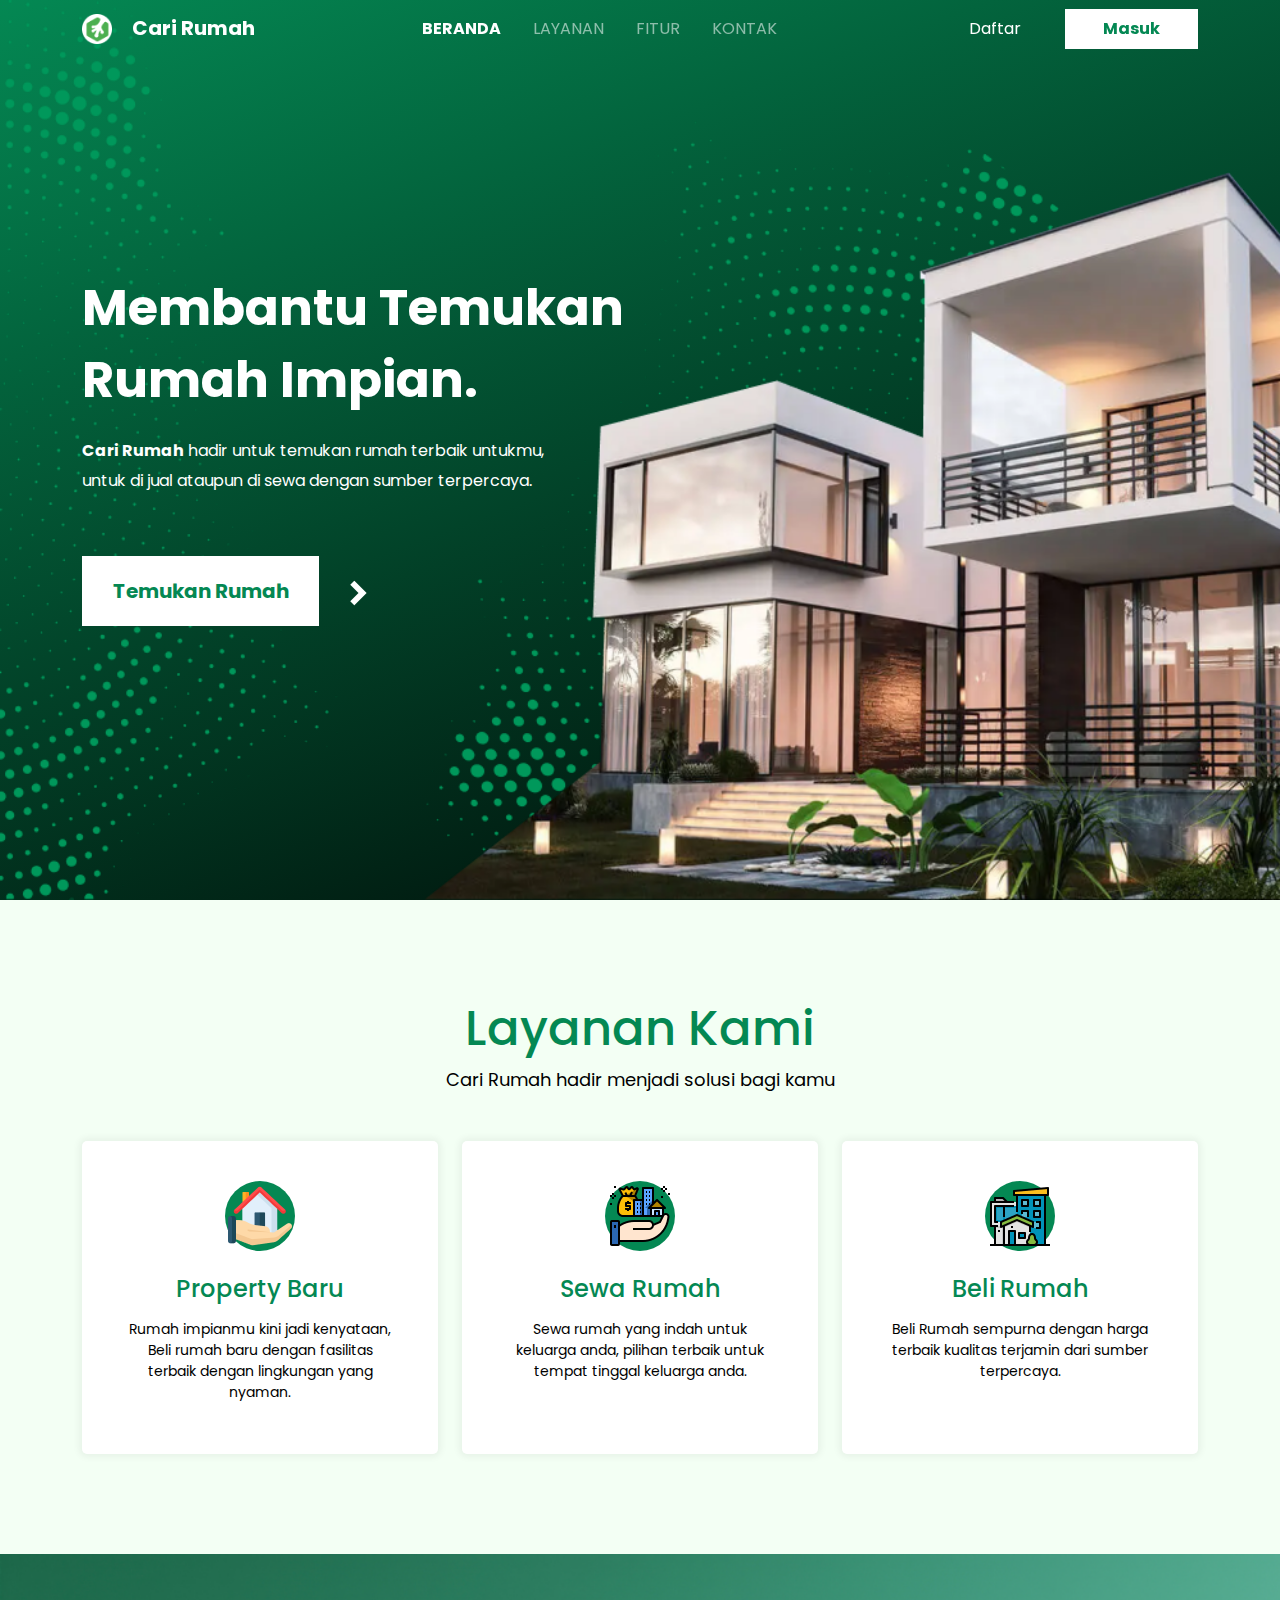
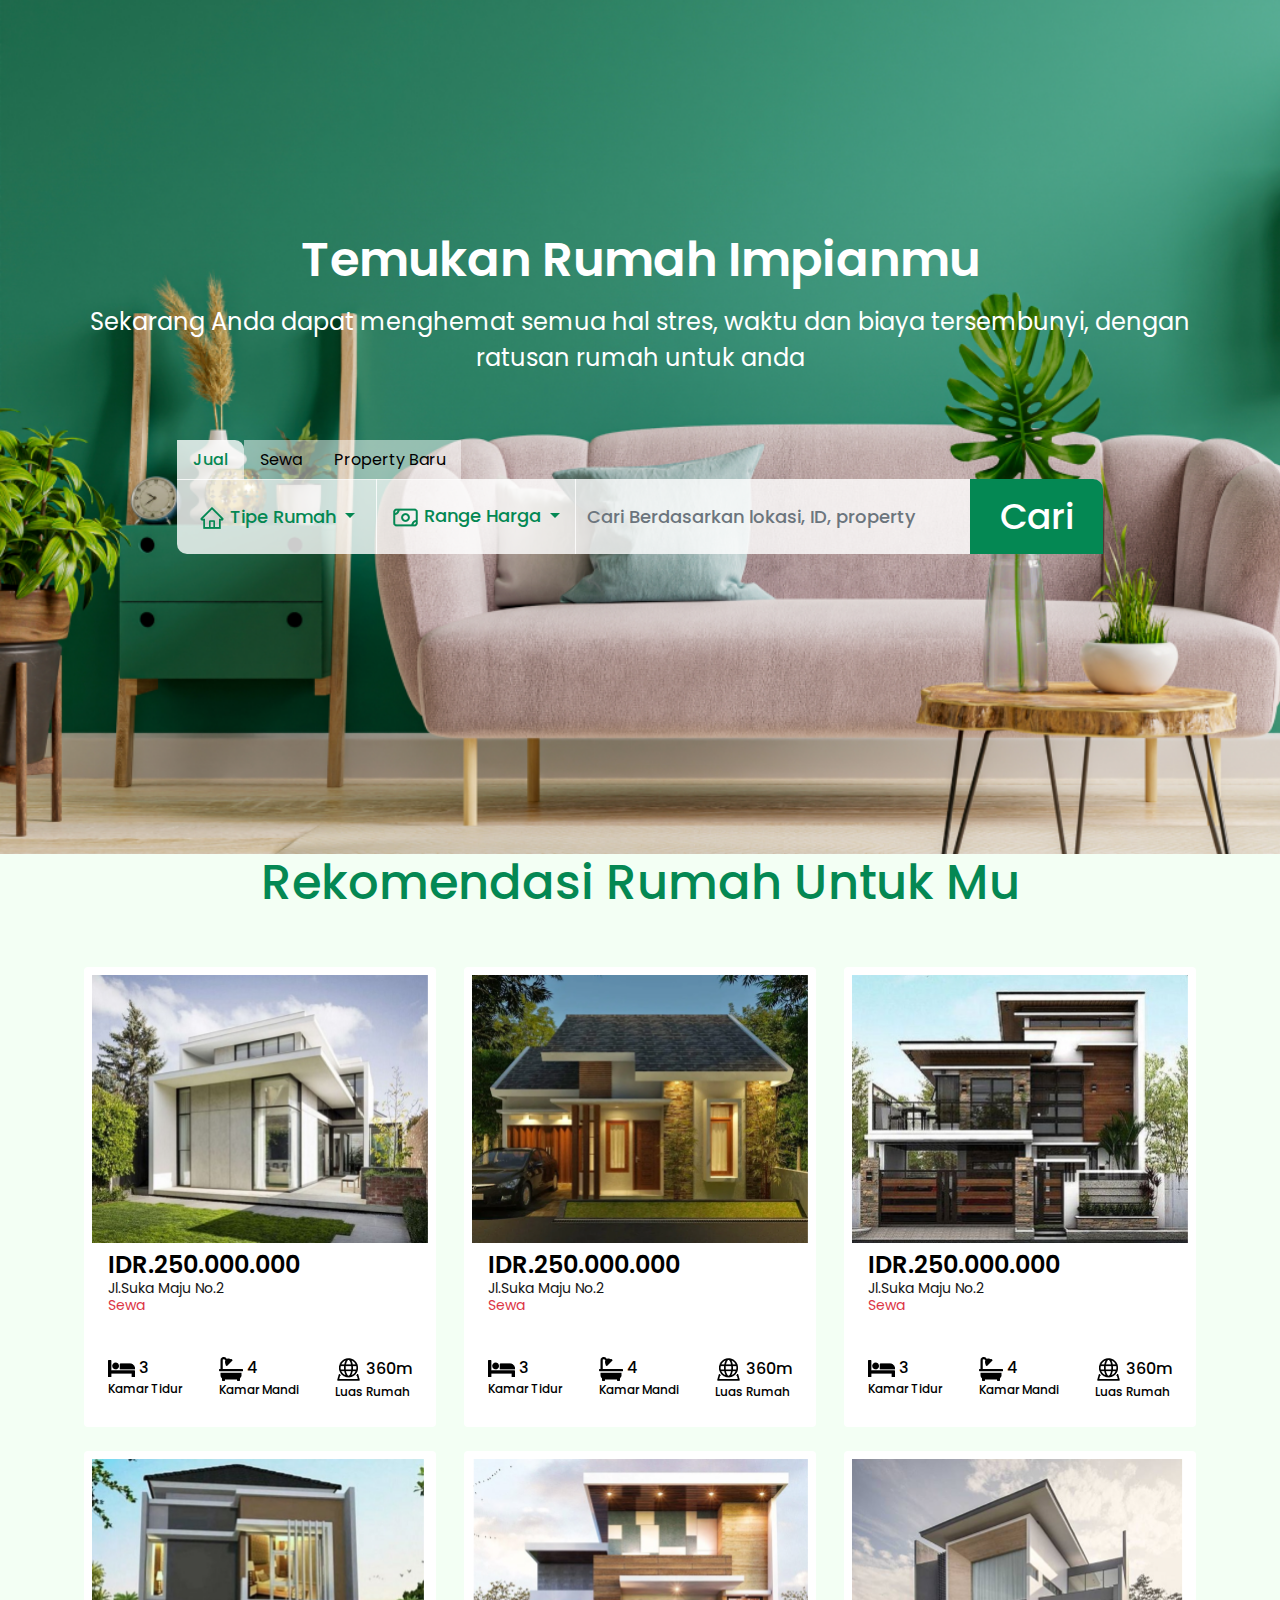
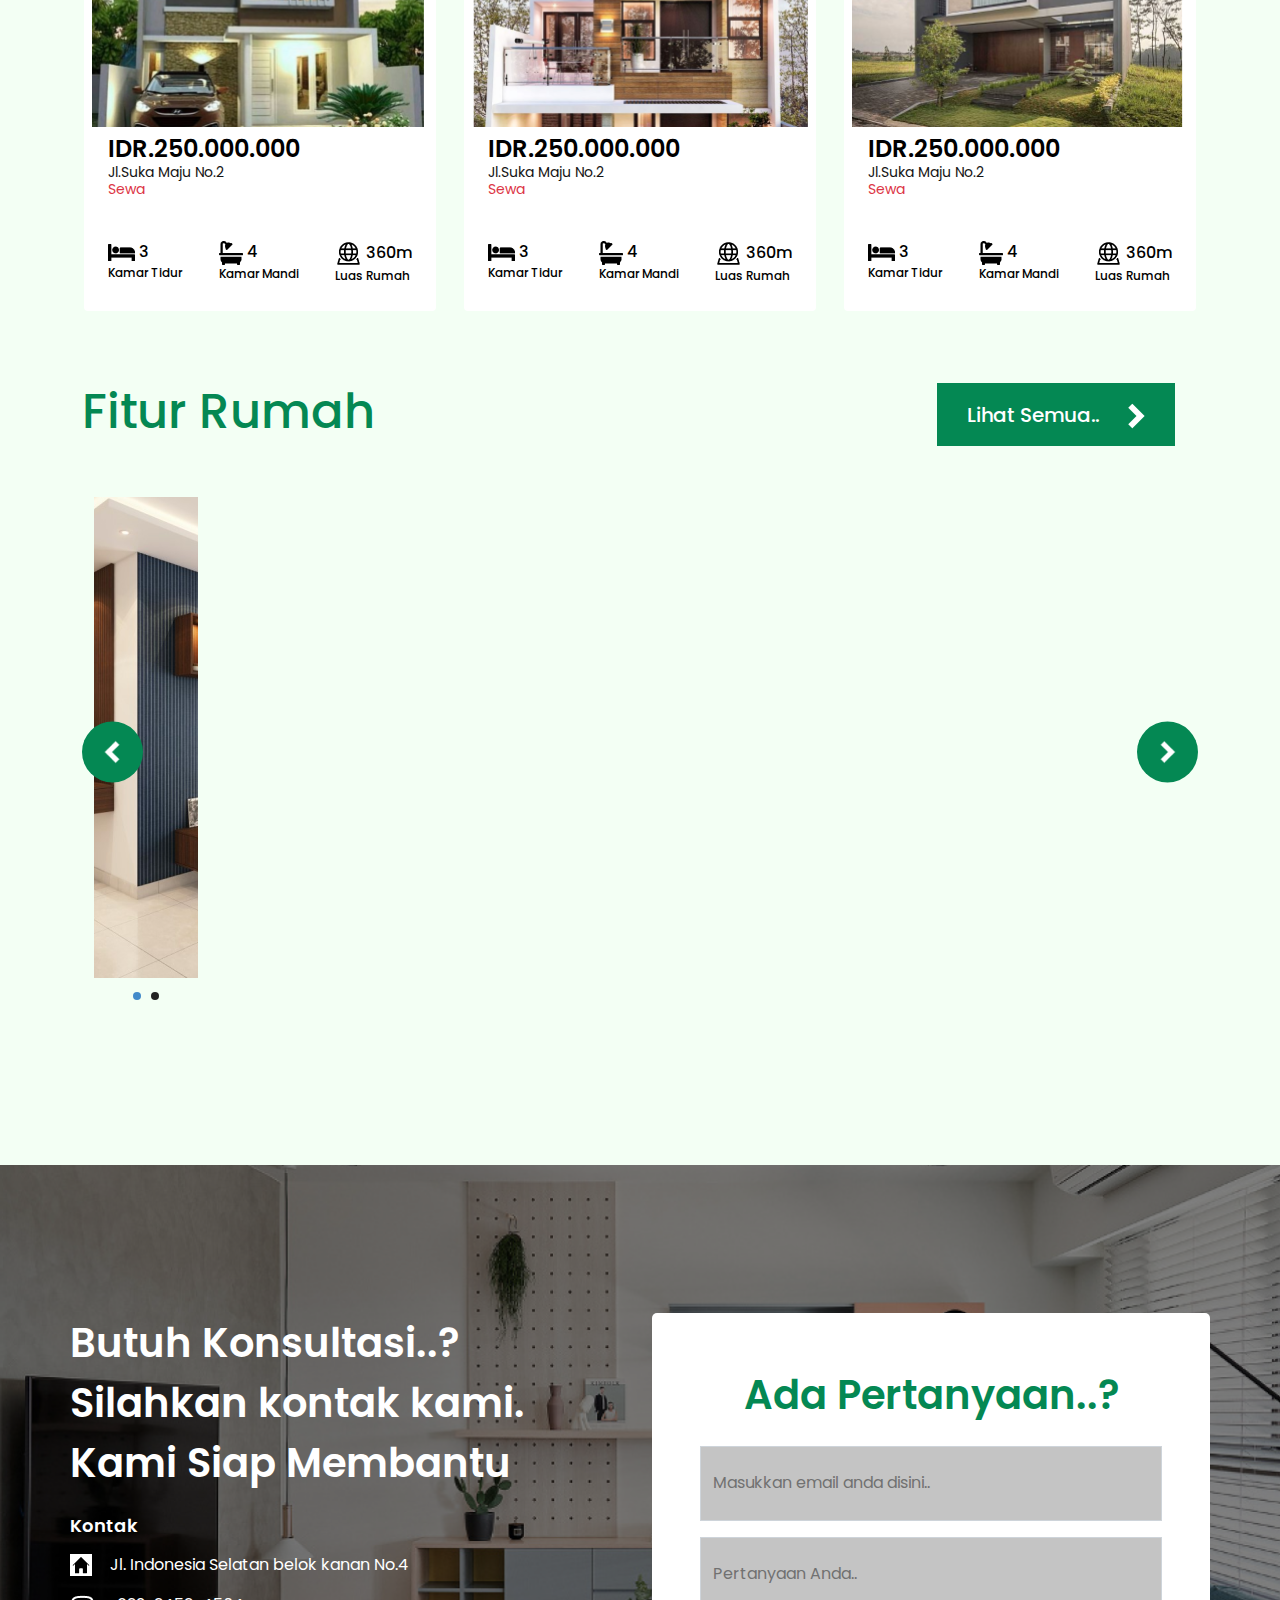
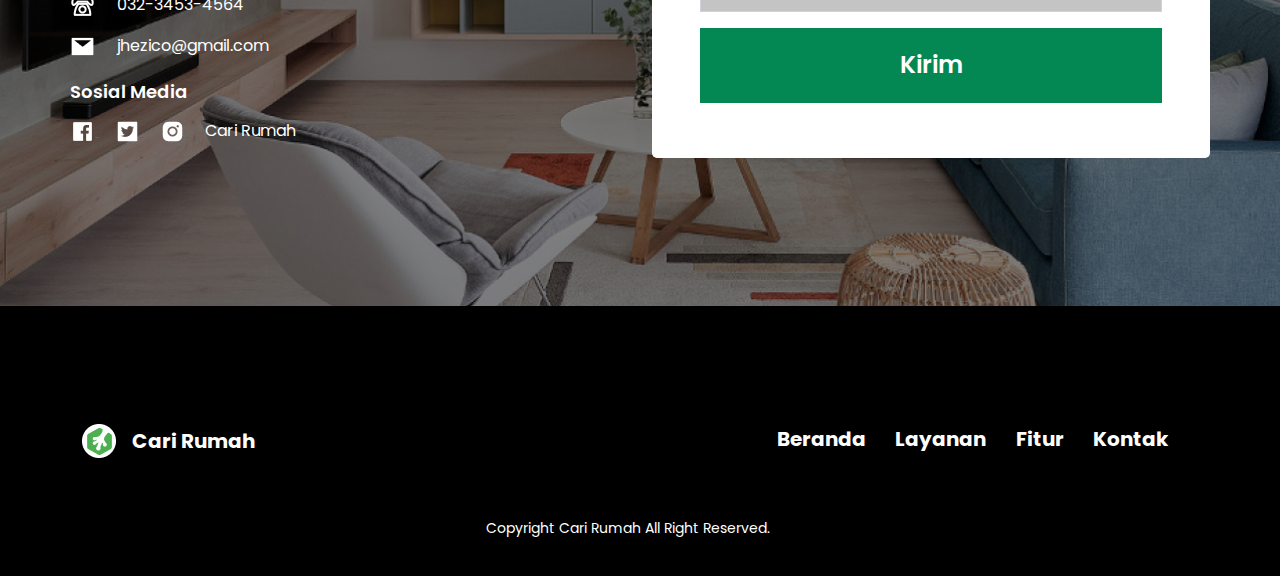
==== commit 597eb9ff: "update typo" ====
--- a/index.html
+++ b/index.html
@@ -525,7 +525,7 @@
               </div>
               <div class="mb-3">
                 <img src="assets/gambar/Email Icon.png" alt="">
-                <a href="#">jhezico@gmial.com</a>
+                <a href="#">jhezico@gmail.com</a>
               </div>
             </div>
             <h6>Sosial Media</h6>
